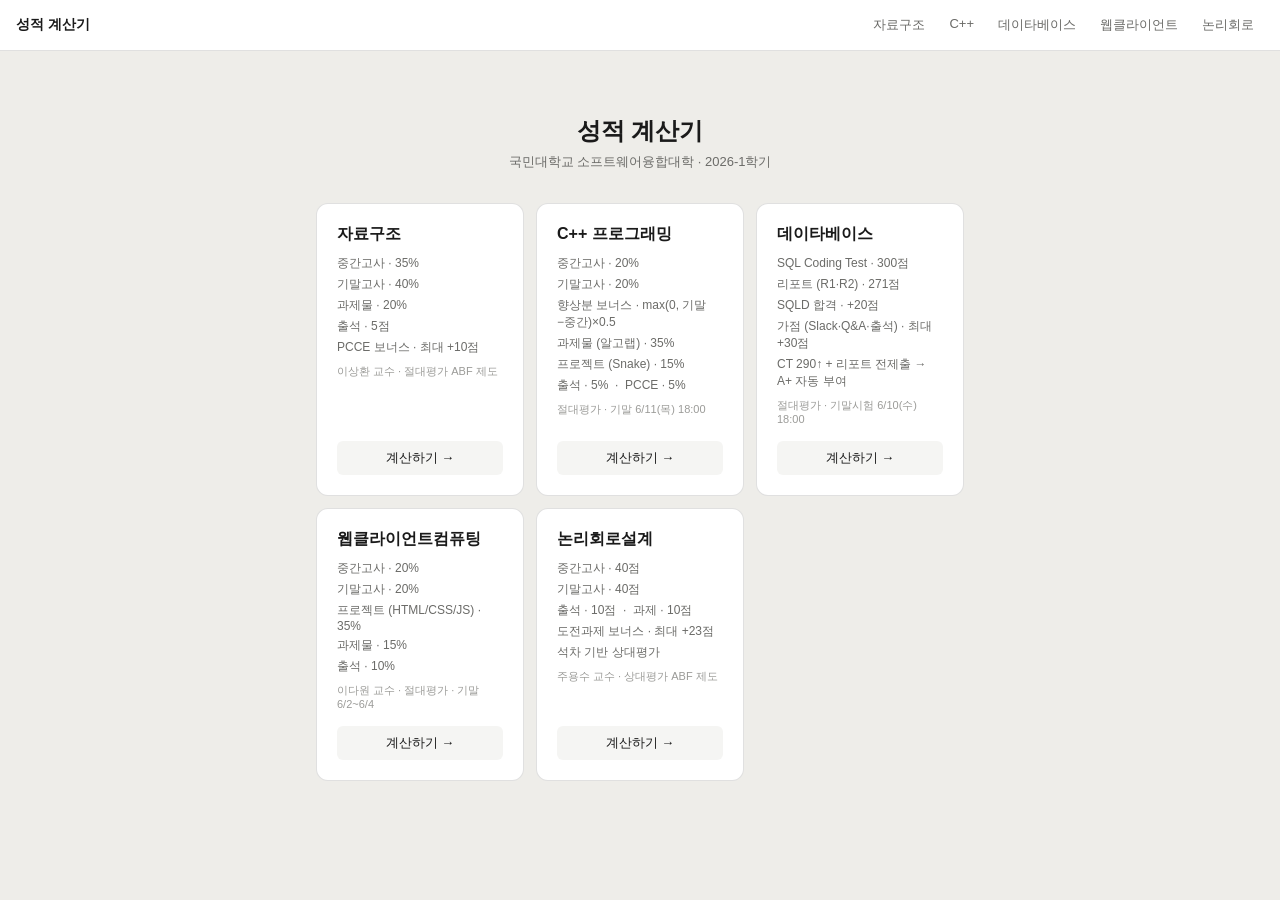
==== index.html @ 3e46e745 "add wcc.html — 웹클라이언트컴퓨팅 성적 계산기" ====
<!DOCTYPE html>
<html lang="ko">
<head>
  <meta charset="UTF-8">
  <meta name="viewport" content="width=device-width, initial-scale=1.0">
  <title>성적 계산기 — 국민대 소융대 2026-1</title>
  <link rel="stylesheet" href="style.css">
</head>
<body>
  <nav class="nav">
    <a class="nav-brand" href="index.html">성적 계산기</a>
    <div class="nav-links">
      <a href="ds.html" class="nav-link">자료구조</a>
      <a href="cpp.html" class="nav-link">C++</a>
      <a href="db.html" class="nav-link">데이타베이스</a>
      <a href="wcc.html" class="nav-link">웹클라이언트</a>
      <a href="https://dld2026.ysjoo-e6a.workers.dev/#/6" class="nav-link" target="_blank" rel="noopener">논리회로</a>
    </div>
  </nav>

  <div class="container">
    <div class="index-header">
      <h1>성적 계산기</h1>
      <p>국민대학교 소프트웨어융합대학 · 2026-1학기</p>
    </div>

    <div class="subject-grid">
      <a class="subject-card" href="ds.html">
        <h2>자료구조</h2>
        <ul class="subject-summary">
          <li>중간고사 · 35%</li>
          <li>기말고사 · 40%</li>
          <li>과제물 · 20%</li>
          <li>출석 · 5점</li>
          <li>PCCE 보너스 · 최대 +10점</li>
          <li class="summary-note">이상환 교수 · 절대평가 ABF 제도</li>
        </ul>
        <div class="card-btn">계산하기 →</div>
      </a>

      <a class="subject-card" href="cpp.html">
        <h2>C++ 프로그래밍</h2>
        <ul class="subject-summary">
          <li>중간고사 · 20%</li>
          <li>기말고사 · 20%</li>
          <li>향상분 보너스 · max(0, 기말−중간)×0.5</li>
          <li>과제물 (알고랩) · 35%</li>
          <li>프로젝트 (Snake) · 15%</li>
          <li>출석 · 5% &nbsp;·&nbsp; PCCE · 5%</li>
          <li class="summary-note">절대평가 · 기말 6/11(목) 18:00</li>
        </ul>
        <div class="card-btn">계산하기 →</div>
      </a>

      <a class="subject-card" href="db.html">
        <h2>데이타베이스</h2>
        <ul class="subject-summary">
          <li>SQL Coding Test · 300점</li>
          <li>리포트 (R1·R2) · 271점</li>
          <li>SQLD 합격 · +20점</li>
          <li>가점 (Slack·Q&amp;A·출석) · 최대 +30점</li>
          <li>CT 290↑ + 리포트 전제출 → A+ 자동 부여</li>
          <li class="summary-note">절대평가 · 기말시험 6/10(수) 18:00</li>
        </ul>
        <div class="card-btn">계산하기 →</div>
      </a>

      <a class="subject-card" href="wcc.html">
        <h2>웹클라이언트컴퓨팅</h2>
        <ul class="subject-summary">
          <li>중간고사 · 20%</li>
          <li>기말고사 · 20%</li>
          <li>프로젝트 (HTML/CSS/JS) · 35%</li>
          <li>과제물 · 15%</li>
          <li>출석 · 10%</li>
          <li class="summary-note">이다원 교수 · 절대평가 · 기말 6/2~6/4</li>
        </ul>
        <div class="card-btn">계산하기 →</div>
      </a>

      <a class="subject-card" href="https://dld2026.ysjoo-e6a.workers.dev/#/6" target="_blank" rel="noopener">
        <h2>논리회로설계</h2>
        <ul class="subject-summary">
          <li>중간고사 · 40점</li>
          <li>기말고사 · 40점</li>
          <li>출석 · 10점 &nbsp;·&nbsp; 과제 · 10점</li>
          <li>도전과제 보너스 · 최대 +23점</li>
          <li>석차 기반 상대평가</li>
          <li class="summary-note">주용수 교수 · 상대평가 ABF 제도</li>
        </ul>
        <div class="card-btn">계산하기 →</div>
      </a>
    </div>
  </div>
</body>
</html>
---- style.css ----
:root {
  --bg: #ffffff;
  --bg-secondary: #f5f5f3;
  --bg-tertiary: #eeede9;
  --text: #1a1a1a;
  --text-secondary: #6b6b68;
  --text-tertiary: #9b9b98;
  --border: rgba(0,0,0,0.12);
  --border-strong: rgba(0,0,0,0.22);
  --radius-md: 8px;
  --radius-lg: 12px;
  --font-mono: 'SF Mono', 'Fira Code', monospace;
  --font-sans: 'Pretendard', -apple-system, BlinkMacSystemFont, 'Segoe UI', sans-serif;
}

@media (prefers-color-scheme: dark) {
  :root {
    --bg: #1e1e1c;
    --bg-secondary: #272725;
    --bg-tertiary: #2f2f2c;
    --text: #f0efeb;
    --text-secondary: #9b9b98;
    --text-tertiary: #6b6b68;
    --border: rgba(255,255,255,0.10);
    --border-strong: rgba(255,255,255,0.18);
  }
}

*, *::before, *::after { box-sizing: border-box; margin: 0; padding: 0; }

body {
  font-family: var(--font-sans);
  background: var(--bg-tertiary);
  color: var(--text);
  min-height: 100vh;
}

/* ── Nav ── */
.nav {
  display: flex;
  align-items: center;
  justify-content: space-between;
  border-bottom: 0.5px solid var(--border);
  padding: 0.75rem 1rem;
  background: var(--bg);
  position: sticky;
  top: 0;
  z-index: 10;
}

.nav-brand {
  font-size: 14px;
  font-weight: 600;
  color: var(--text);
  text-decoration: none;
}

.nav-links { display: flex; gap: 4px; }

.nav-link {
  font-size: 13px;
  color: var(--text-secondary);
  text-decoration: none;
  padding: 4px 10px;
  border-radius: 6px;
  transition: color 0.1s, background 0.1s;
}

.nav-link:hover { color: var(--text); background: var(--bg-secondary); }
.nav-link.active { color: var(--text); font-weight: 500; background: var(--bg-secondary); }

/* ── Container ── */
.container {
  max-width: 680px;
  margin: 0 auto;
  padding: 2rem 1rem;
}

/* ── Page header ── */
.page-header { margin-bottom: 0.25rem; }
.page-header h1 { font-size: 20px; font-weight: 600; margin-bottom: 3px; }
.page-header p { font-size: 12px; color: var(--text-secondary); }

/* ── Section label ── */
.section-label {
  font-size: 11px;
  font-weight: 500;
  color: var(--text-tertiary);
  letter-spacing: 0.08em;
  text-transform: uppercase;
  margin: 1.5rem 0 0.6rem;
  display: flex;
  align-items: center;
  gap: 6px;
}

.section-label-sub {
  font-size: 11px;
  font-weight: 400;
  color: var(--text-tertiary);
  text-transform: none;
  letter-spacing: 0;
}

/* ── Input stack ── */
.input-stack { display: flex; flex-direction: column; gap: 2px; }

/* ── Input card ── */
.input-card {
  background: var(--bg);
  border: 0.5px solid var(--border);
  border-radius: var(--radius-md);
  padding: 10px 14px;
}

.input-row {
  display: flex;
  align-items: center;
  justify-content: space-between;
}

.input-label { font-size: 14px; color: var(--text); }

.input-right { display: flex; align-items: center; gap: 8px; }

.input-max {
  font-size: 12px;
  color: var(--text-tertiary);
  font-family: var(--font-mono);
}

/* ── Number input ── */
input[type=number] {
  font-family: var(--font-mono);
  font-size: 14px;
  font-weight: 500;
  background: var(--bg-secondary);
  color: var(--text);
  width: 80px;
  text-align: right;
  border: 0.5px solid var(--border);
  border-radius: 6px;
  padding: 5px 10px;
  outline: none;
  -moz-appearance: textfield;
}

input[type=number]:focus { border-color: var(--border-strong); }

input[type=number]::-webkit-outer-spin-button,
input[type=number]::-webkit-inner-spin-button {
  -webkit-appearance: none;
  margin: 0;
}

/* ── Subtotal row ── */
.subtotal-row {
  display: flex;
  justify-content: space-between;
  align-items: center;
  margin-top: 8px;
  padding-top: 8px;
  border-top: 0.5px solid var(--border);
}

.subtotal-label { font-size: 12px; color: var(--text-secondary); }
.subtotal-val { font-size: 12px; font-family: var(--font-mono); color: var(--text); }

/* ── Convert / bonus hint ── */
.convert-hint {
  font-size: 11px;
  color: var(--text-tertiary);
  font-family: var(--font-mono);
  margin-top: 5px;
}

/* ── Result card ── */
.result-card {
  background: var(--bg);
  border: 0.5px solid var(--border-strong);
  border-radius: var(--radius-lg);
  padding: 1.25rem 1.5rem;
}

.result-top {
  display: flex;
  align-items: flex-start;
  justify-content: space-between;
}

.result-label {
  font-size: 11px;
  font-weight: 500;
  color: var(--text-tertiary);
  letter-spacing: 0.08em;
  text-transform: uppercase;
  margin-bottom: 4px;
}

.score-total {
  font-size: 48px;
  font-weight: 500;
  font-family: var(--font-mono);
  line-height: 1;
  color: var(--text);
}

/* ── Grade badge ── */
.grade-badge {
  font-size: 30px;
  font-weight: 500;
  font-family: var(--font-mono);
  padding: 6px 22px;
  border-radius: var(--radius-md);
  line-height: 1.2;
  white-space: nowrap;
}

/* ── Grade badge colors ── */
.grade-ap { background: #EAF3DE; color: #3B6D11; }
.grade-a  { background: #E1F5EE; color: #0F6E56; }
.grade-bp { background: #E6F1FB; color: #185FA5; }
.grade-b  { background: #deeefb; color: #0C447C; }
.grade-cp { background: #FAEEDA; color: #854F0B; }
.grade-c  { background: #fde8c8; color: #633806; }
.grade-dp { background: #FAECE7; color: #993C1D; }
.grade-d  { background: #f7ddd5; color: #712B13; }
.grade-f  { background: #FCEBEB; color: #A32D2D; }

@media (prefers-color-scheme: dark) {
  .grade-ap { background: #173404; color: #C0DD97; }
  .grade-a  { background: #04342C; color: #9FE1CB; }
  .grade-bp { background: #042C53; color: #B5D4F4; }
  .grade-b  { background: #042C53; color: #85B7EB; }
  .grade-cp { background: #412402; color: #FAC775; }
  .grade-c  { background: #412402; color: #EF9F27; }
  .grade-dp { background: #4A1B0C; color: #F0997B; }
  .grade-d  { background: #4A1B0C; color: #F5C4B3; }
  .grade-f  { background: #501313; color: #F7C1C1; }
}

/* ── Hint text ── */
.hint-text {
  font-size: 13px;
  color: var(--text-secondary);
  margin-top: 10px;
  min-height: 20px;
}

/* ── Bar chart ── */
.bar-section { display: flex; flex-direction: column; gap: 12px; }

.bar-row { display: flex; align-items: center; gap: 10px; }

.bar-label {
  font-size: 12px;
  color: var(--text-secondary);
  width: 120px;
  flex-shrink: 0;
}

.bar-track {
  flex: 1;
  height: 6px;
  background: var(--bg-secondary);
  border-radius: 3px;
  overflow: hidden;
}

.bar-fill {
  height: 100%;
  border-radius: 3px;
  width: 0%;
  transition: width 0.35s cubic-bezier(0.4,0,0.2,1);
}

.bar-val {
  font-size: 11px;
  font-family: var(--font-mono);
  color: var(--text-secondary);
  width: 76px;
  text-align: right;
  flex-shrink: 0;
}

/* ── Grade chips table ── */
.grade-chips { display: flex; flex-wrap: wrap; gap: 6px; }

.grade-chip {
  font-size: 12px;
  font-family: var(--font-mono);
  padding: 4px 12px;
  border-radius: 6px;
  display: flex;
  align-items: center;
  gap: 5px;
}

.grade-chip .threshold { font-size: 10px; opacity: 0.7; }

.grade-note {
  font-size: 11px;
  color: var(--text-tertiary);
  margin-top: 8px;
  line-height: 1.6;
}

/* ── Footer ── */
.page-footer {
  margin-top: 2rem;
  padding-top: 1rem;
  border-top: 0.5px solid var(--border);
}

.formula-text {
  font-size: 11px;
  font-family: var(--font-mono);
  color: var(--text-tertiary);
  line-height: 1.9;
}

/* ── Result meta (dld rank breakdown) ── */
.result-meta {
  display: flex;
  gap: 16px;
  font-size: 12px;
  color: var(--text-secondary);
  margin-bottom: 10px;
  flex-wrap: wrap;
}
.result-meta b {
  color: var(--text);
  font-family: var(--font-mono);
}

/* ── External link card ── */
.ext-card {
  display: flex;
  align-items: center;
  justify-content: space-between;
  background: var(--bg);
  border: 0.5px solid var(--border);
  border-radius: var(--radius-md);
  padding: 10px 14px;
  text-decoration: none;
  color: var(--text);
  font-size: 13px;
  font-weight: 500;
  transition: border-color 0.15s, background 0.1s;
}
.ext-card:hover { border-color: var(--border-strong); background: var(--bg-secondary); }
.ext-card-sub { font-size: 11px; color: var(--text-secondary); font-weight: 400; }

/* ── Index: subject grid ── */
.index-header { text-align: center; padding: 2rem 0 0.5rem; }
.index-header h1 { font-size: 24px; font-weight: 600; margin-bottom: 6px; }
.index-header p { font-size: 13px; color: var(--text-secondary); }

.subject-grid {
  display: grid;
  grid-template-columns: repeat(auto-fill, minmax(190px, 1fr));
  gap: 12px;
  margin-top: 1.5rem;
}

.subject-card {
  background: var(--bg);
  border: 0.5px solid var(--border);
  border-radius: var(--radius-lg);
  padding: 1.25rem;
  text-decoration: none;
  color: var(--text);
  display: flex;
  flex-direction: column;
  transition: border-color 0.15s, box-shadow 0.15s;
}

.subject-card:hover {
  border-color: var(--border-strong);
  box-shadow: 0 2px 16px rgba(0,0,0,0.07);
}

.subject-card h2 { font-size: 16px; font-weight: 600; margin-bottom: 10px; }

.subject-summary {
  list-style: none;
  flex: 1;
  display: flex;
  flex-direction: column;
  gap: 4px;
  margin-bottom: 1rem;
}

.subject-summary li { font-size: 12px; color: var(--text-secondary); }

.subject-summary .summary-note {
  font-size: 11px;
  color: var(--text-tertiary);
  margin-top: 4px;
}

.card-btn {
  font-size: 13px;
  font-weight: 500;
  background: var(--bg-secondary);
  border-radius: 6px;
  padding: 8px 0;
  text-align: center;
  color: var(--text);
}

/* ── 2-col grid for inputs ── */
.input-grid-2 {
  display: grid;
  grid-template-columns: 1fr 1fr;
  gap: 2px;
}

/* ── Responsive ── */
@media (max-width: 520px) {
  .subject-grid { grid-template-columns: 1fr; }
  .input-grid-2 { grid-template-columns: 1fr; }
  .score-total { font-size: 40px; }
  .bar-label { width: 90px; }
  .bar-val { width: 62px; }
  .grade-badge { font-size: 24px; padding: 6px 14px; }
}
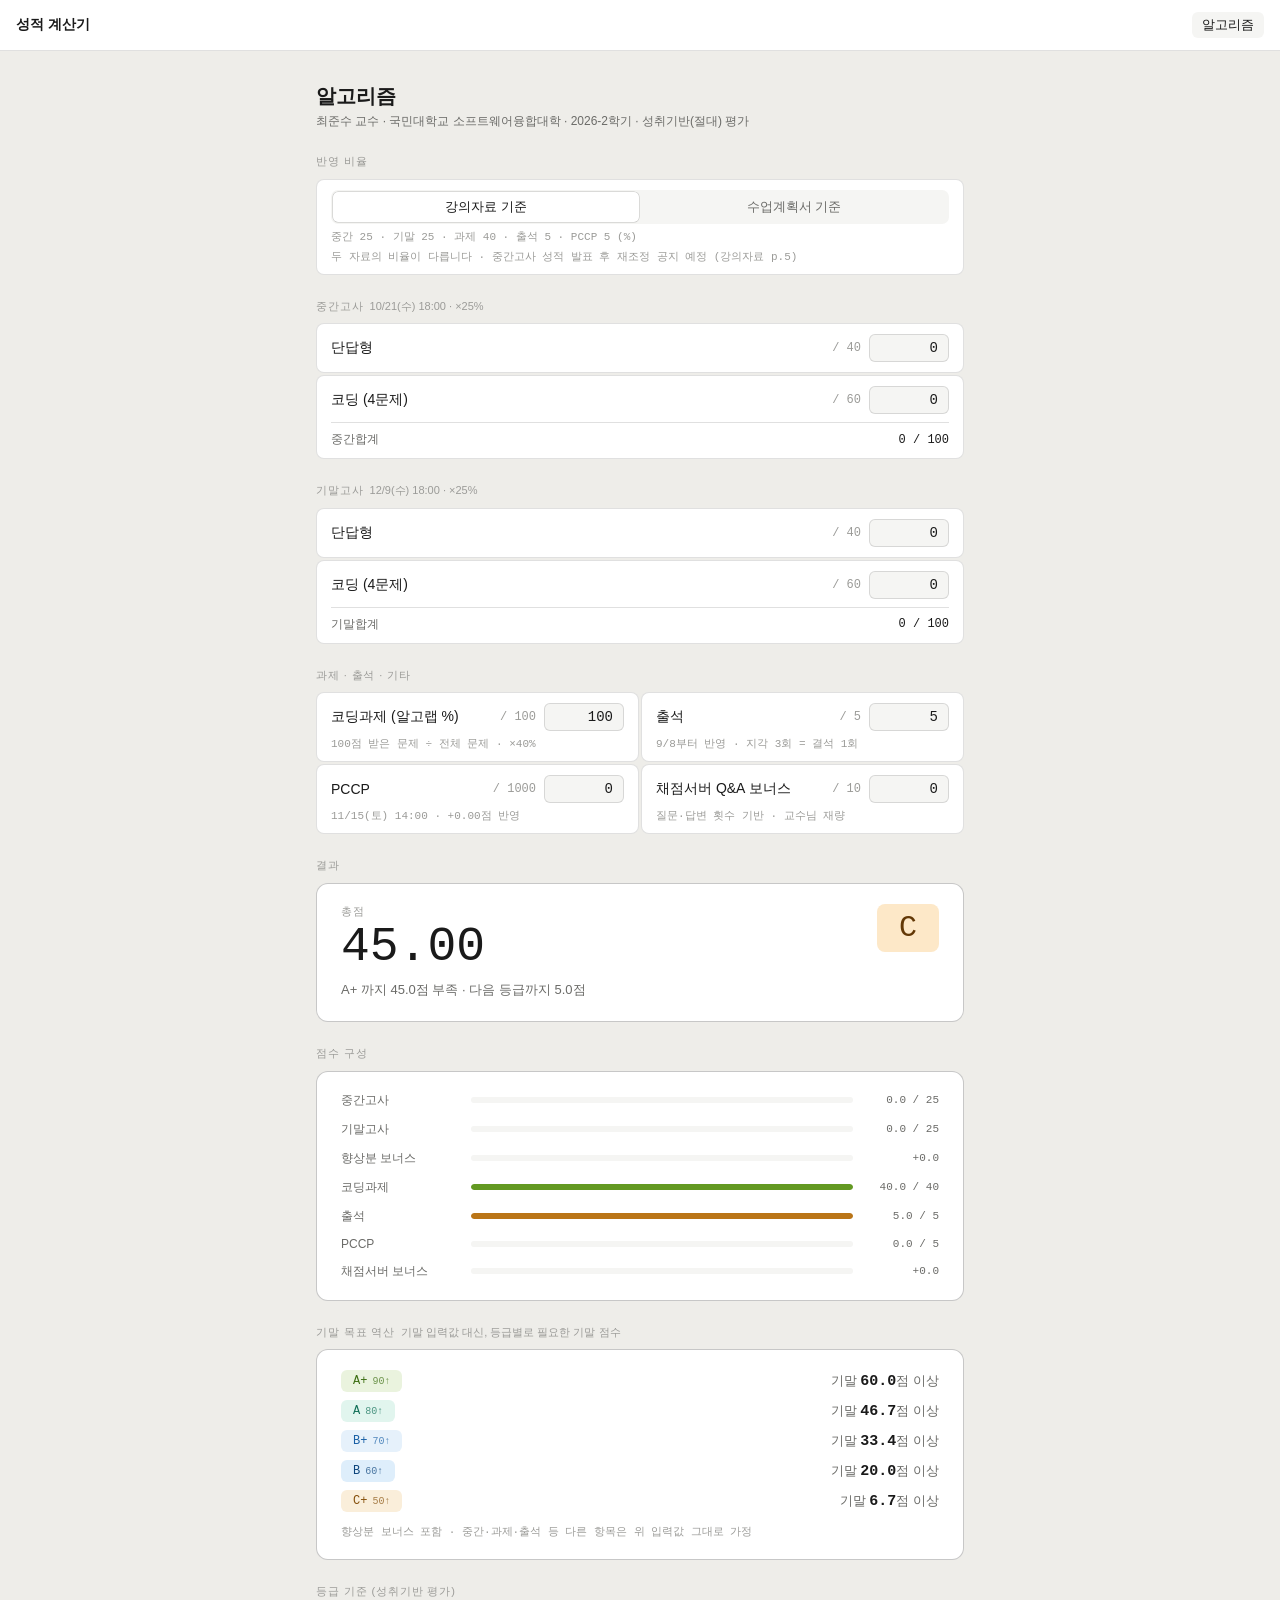
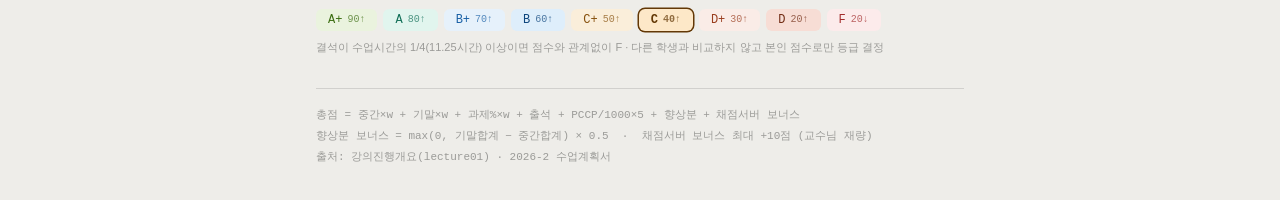
==== commit 58c03849: "feat: 알고리즘(2026-2) 단독 성적 계산기로 교체 - 기존 5과목(자료구조·C++·DB·웹클라이언트·논리회로) 페이지 삭제 - index.html: 중간·기말(단답40+코" ====
--- a/index.html
+++ b/index.html
@@ -3,94 +3,364 @@
 <head>
   <meta charset="UTF-8">
   <meta name="viewport" content="width=device-width, initial-scale=1.0">
-  <title>성적 계산기 — 국민대 소융대 2026-1</title>
+  <title>알고리즘 성적 계산기</title>
+  <meta name="description" content="국민대 소프트웨어융합대학 알고리즘(최준수 교수) 2026-2학기 성적 계산기">
   <link rel="stylesheet" href="style.css">
 </head>
 <body>
   <nav class="nav">
     <a class="nav-brand" href="index.html">성적 계산기</a>
     <div class="nav-links">
-      <a href="ds.html" class="nav-link">자료구조</a>
-      <a href="cpp.html" class="nav-link">C++</a>
-      <a href="db.html" class="nav-link">데이타베이스</a>
-      <a href="wcc.html" class="nav-link">웹클라이언트</a>
-      <a href="https://dld2026.ysjoo-e6a.workers.dev/#/6" class="nav-link" target="_blank" rel="noopener">논리회로</a>
+      <a href="index.html" class="nav-link active">알고리즘</a>
     </div>
   </nav>
 
   <div class="container">
-    <div class="index-header">
-      <h1>성적 계산기</h1>
-      <p>국민대학교 소프트웨어융합대학 · 2026-1학기</p>
-    </div>
-
-    <div class="subject-grid">
-      <a class="subject-card" href="ds.html">
-        <h2>자료구조</h2>
-        <ul class="subject-summary">
-          <li>중간고사 · 35%</li>
-          <li>기말고사 · 40%</li>
-          <li>과제물 · 20%</li>
-          <li>출석 · 5점</li>
-          <li>PCCE 보너스 · 최대 +10점</li>
-          <li class="summary-note">이상환 교수 · 절대평가 ABF 제도</li>
-        </ul>
-        <div class="card-btn">계산하기 →</div>
-      </a>
-
-      <a class="subject-card" href="cpp.html">
-        <h2>C++ 프로그래밍</h2>
-        <ul class="subject-summary">
-          <li>중간고사 · 20%</li>
-          <li>기말고사 · 20%</li>
-          <li>향상분 보너스 · max(0, 기말−중간)×0.5</li>
-          <li>과제물 (알고랩) · 35%</li>
-          <li>프로젝트 (Snake) · 15%</li>
-          <li>출석 · 5% &nbsp;·&nbsp; PCCE · 5%</li>
-          <li class="summary-note">절대평가 · 기말 6/11(목) 18:00</li>
-        </ul>
-        <div class="card-btn">계산하기 →</div>
-      </a>
-
-      <a class="subject-card" href="db.html">
-        <h2>데이타베이스</h2>
-        <ul class="subject-summary">
-          <li>SQL Coding Test · 300점</li>
-          <li>리포트 (R1·R2) · 271점</li>
-          <li>SQLD 합격 · +20점</li>
-          <li>가점 (Slack·Q&amp;A·출석) · 최대 +30점</li>
-          <li>CT 290↑ + 리포트 전제출 → A+ 자동 부여</li>
-          <li class="summary-note">절대평가 · 기말시험 6/10(수) 18:00</li>
-        </ul>
-        <div class="card-btn">계산하기 →</div>
-      </a>
-
-      <a class="subject-card" href="wcc.html">
-        <h2>웹클라이언트컴퓨팅</h2>
-        <ul class="subject-summary">
-          <li>중간고사 · 20%</li>
-          <li>기말고사 · 20%</li>
-          <li>프로젝트 (HTML/CSS/JS) · 35%</li>
-          <li>과제물 · 15%</li>
-          <li>출석 · 10%</li>
-          <li class="summary-note">이다원 교수 · 절대평가 · 기말 6/2~6/4</li>
-        </ul>
-        <div class="card-btn">계산하기 →</div>
-      </a>
-
-      <a class="subject-card" href="https://dld2026.ysjoo-e6a.workers.dev/#/6" target="_blank" rel="noopener">
-        <h2>논리회로설계</h2>
-        <ul class="subject-summary">
-          <li>중간고사 · 40점</li>
-          <li>기말고사 · 40점</li>
-          <li>출석 · 10점 &nbsp;·&nbsp; 과제 · 10점</li>
-          <li>도전과제 보너스 · 최대 +23점</li>
-          <li>석차 기반 상대평가</li>
-          <li class="summary-note">주용수 교수 · 상대평가 ABF 제도</li>
-        </ul>
-        <div class="card-btn">계산하기 →</div>
-      </a>
+    <div class="page-header">
+      <h1>알고리즘</h1>
+      <p>최준수 교수 · 국민대학교 소프트웨어융합대학 · 2026-2학기 · 성취기반(절대) 평가</p>
+    </div>
+
+    <!-- 반영 비율 기준 -->
+    <p class="section-label">반영 비율</p>
+    <div class="input-card">
+      <div class="input-row">
+        <div class="seg-group" id="preset-group">
+          <button type="button" class="seg-btn active" data-preset="lecture">강의자료 기준</button>
+          <button type="button" class="seg-btn" data-preset="syllabus">수업계획서 기준</button>
+        </div>
+      </div>
+      <div class="convert-hint" id="weights-summary"></div>
+      <div class="convert-hint">두 자료의 비율이 다릅니다 · 중간고사 성적 발표 후 재조정 공지 예정 (강의자료 p.5)</div>
+    </div>
+
+    <!-- 중간고사 -->
+    <p class="section-label">
+      중간고사
+      <span class="section-label-sub">10/21(수) 18:00 · ×<span id="w-mid">25</span>%</span>
+    </p>
+    <div class="input-stack">
+      <div class="input-card">
+        <div class="input-row">
+          <span class="input-label">단답형</span>
+          <div class="input-right">
+            <span class="input-max">/ 40</span>
+            <input type="number" id="mid-short" min="0" max="40" step="0.5" value="0">
+          </div>
+        </div>
+      </div>
+      <div class="input-card">
+        <div class="input-row">
+          <span class="input-label">코딩 (4문제)</span>
+          <div class="input-right">
+            <span class="input-max">/ 60</span>
+            <input type="number" id="mid-code" min="0" max="60" step="0.5" value="0">
+          </div>
+        </div>
+        <div class="subtotal-row">
+          <span class="subtotal-label">중간합계</span>
+          <span class="subtotal-val" id="mid-total-val">0 / 100</span>
+        </div>
+      </div>
+    </div>
+
+    <!-- 기말고사 -->
+    <p class="section-label">
+      기말고사
+      <span class="section-label-sub">12/9(수) 18:00 · ×<span id="w-fin">25</span>%</span>
+    </p>
+    <div class="input-stack">
+      <div class="input-card">
+        <div class="input-row">
+          <span class="input-label">단답형</span>
+          <div class="input-right">
+            <span class="input-max">/ 40</span>
+            <input type="number" id="fin-short" min="0" max="40" step="0.5" value="0">
+          </div>
+        </div>
+      </div>
+      <div class="input-card">
+        <div class="input-row">
+          <span class="input-label">코딩 (4문제)</span>
+          <div class="input-right">
+            <span class="input-max">/ 60</span>
+            <input type="number" id="fin-code" min="0" max="60" step="0.5" value="0">
+          </div>
+        </div>
+        <div class="subtotal-row">
+          <span class="subtotal-label">기말합계</span>
+          <span class="subtotal-val" id="fin-total-val">0 / 100</span>
+        </div>
+      </div>
+    </div>
+
+    <!-- 기타 항목 -->
+    <p class="section-label">과제 · 출석 · 기타</p>
+    <div class="input-grid-2">
+      <div class="input-card">
+        <div class="input-row">
+          <span class="input-label">코딩과제 (알고랩 %)</span>
+          <div class="input-right">
+            <span class="input-max">/ 100</span>
+            <input type="number" id="hw" min="0" max="100" step="1" value="100">
+          </div>
+        </div>
+        <div class="convert-hint">100점 받은 문제 ÷ 전체 문제 · ×<span id="w-hw">40</span>%</div>
+      </div>
+      <div class="input-card">
+        <div class="input-row">
+          <span class="input-label">출석</span>
+          <div class="input-right">
+            <span class="input-max">/ 5</span>
+            <input type="number" id="att" min="0" max="5" step="0.1" value="5">
+          </div>
+        </div>
+        <div class="convert-hint">9/8부터 반영 · 지각 3회 = 결석 1회</div>
+      </div>
+      <div class="input-card hidden" id="part-card">
+        <div class="input-row">
+          <span class="input-label">수업참여도</span>
+          <div class="input-right">
+            <span class="input-max">/ 5</span>
+            <input type="number" id="part" min="0" max="5" step="0.1" value="5">
+          </div>
+        </div>
+        <div class="convert-hint">수업계획서 기준에만 있는 항목</div>
+      </div>
+      <div class="input-card">
+        <div class="input-row">
+          <span class="input-label">PCCP</span>
+          <div class="input-right">
+            <span class="input-max">/ 1000</span>
+            <input type="number" id="pccp" min="0" max="1000" step="1" value="0">
+          </div>
+        </div>
+        <div class="convert-hint" id="pccp-hint">11/15(토) 14:00 · 1000점 = +5</div>
+      </div>
+      <div class="input-card">
+        <div class="input-row">
+          <span class="input-label">채점서버 Q&amp;A 보너스</span>
+          <div class="input-right">
+            <span class="input-max">/ 10</span>
+            <input type="number" id="server" min="0" max="10" step="0.1" value="0">
+          </div>
+        </div>
+        <div class="convert-hint">질문·답변 횟수 기반 · 교수님 재량</div>
+      </div>
+    </div>
+
+    <!-- 결과 -->
+    <p class="section-label">결과</p>
+    <div class="result-card">
+      <div class="result-top">
+        <div>
+          <div class="result-label">총점</div>
+          <div class="score-total" id="total">0.00</div>
+        </div>
+        <div class="grade-badge grade-f" id="grade-badge">F</div>
+      </div>
+      <div class="hint-text" id="hint"></div>
+    </div>
+
+    <!-- 점수 구성 바 차트 -->
+    <p class="section-label">점수 구성</p>
+    <div class="result-card">
+      <div class="bar-section">
+        <div class="bar-row">
+          <span class="bar-label">중간고사</span>
+          <div class="bar-track"><div class="bar-fill" id="bar-mid"></div></div>
+          <span class="bar-val" id="bar-mid-val">0.0 / 25</span>
+        </div>
+        <div class="bar-row">
+          <span class="bar-label">기말고사</span>
+          <div class="bar-track"><div class="bar-fill" id="bar-fin"></div></div>
+          <span class="bar-val" id="bar-fin-val">0.0 / 25</span>
+        </div>
+        <div class="bar-row">
+          <span class="bar-label">향상분 보너스</span>
+          <div class="bar-track"><div class="bar-fill" id="bar-bonus"></div></div>
+          <span class="bar-val" id="bar-bonus-val">+0.0</span>
+        </div>
+        <div class="bar-row">
+          <span class="bar-label">코딩과제</span>
+          <div class="bar-track"><div class="bar-fill" id="bar-hw"></div></div>
+          <span class="bar-val" id="bar-hw-val">0.0 / 40</span>
+        </div>
+        <div class="bar-row">
+          <span class="bar-label">출석</span>
+          <div class="bar-track"><div class="bar-fill" id="bar-att"></div></div>
+          <span class="bar-val" id="bar-att-val">0.0 / 5</span>
+        </div>
+        <div class="bar-row hidden" id="bar-part-row">
+          <span class="bar-label">수업참여도</span>
+          <div class="bar-track"><div class="bar-fill" id="bar-part"></div></div>
+          <span class="bar-val" id="bar-part-val">0.0 / 5</span>
+        </div>
+        <div class="bar-row">
+          <span class="bar-label">PCCP</span>
+          <div class="bar-track"><div class="bar-fill" id="bar-pccp"></div></div>
+          <span class="bar-val" id="bar-pccp-val">0.0 / 5</span>
+        </div>
+        <div class="bar-row">
+          <span class="bar-label">채점서버 보너스</span>
+          <div class="bar-track"><div class="bar-fill" id="bar-server"></div></div>
+          <span class="bar-val" id="bar-server-val">+0.0</span>
+        </div>
+      </div>
+    </div>
+
+    <!-- 기말 목표 역산 -->
+    <p class="section-label">
+      기말 목표 역산
+      <span class="section-label-sub">기말 입력값 대신, 등급별로 필요한 기말 점수</span>
+    </p>
+    <div class="result-card">
+      <div class="goal-list" id="goal-list"></div>
+      <div class="convert-hint goal-note">향상분 보너스 포함 · 중간·과제·출석 등 다른 항목은 위 입력값 그대로 가정</div>
+    </div>
+
+    <!-- 등급 기준 -->
+    <p class="section-label">등급 기준 (성취기반 평가)</p>
+    <div class="grade-chips" id="grade-chips">
+      <div class="grade-chip grade-ap" data-grade="A+">A+ <span class="threshold">90↑</span></div>
+      <div class="grade-chip grade-a" data-grade="A">A <span class="threshold">80↑</span></div>
+      <div class="grade-chip grade-bp" data-grade="B+">B+ <span class="threshold">70↑</span></div>
+      <div class="grade-chip grade-b" data-grade="B">B <span class="threshold">60↑</span></div>
+      <div class="grade-chip grade-cp" data-grade="C+">C+ <span class="threshold">50↑</span></div>
+      <div class="grade-chip grade-c" data-grade="C">C <span class="threshold">40↑</span></div>
+      <div class="grade-chip grade-dp" data-grade="D+">D+ <span class="threshold">30↑</span></div>
+      <div class="grade-chip grade-d" data-grade="D">D <span class="threshold">20↑</span></div>
+      <div class="grade-chip grade-f" data-grade="F">F <span class="threshold">20↓</span></div>
+    </div>
+    <p class="grade-note">결석이 수업시간의 1/4(11.25시간) 이상이면 점수와 관계없이 F · 다른 학생과 비교하지 않고 본인 점수로만 등급 결정</p>
+
+    <div class="page-footer">
+      <div class="formula-text">
+        총점 = 중간×w + 기말×w + 과제%×w + 출석 + PCCP/1000×5 + 향상분 + 채점서버 보너스<br>
+        향상분 보너스 = max(0, 기말합계 − 중간합계) × 0.5 &nbsp;·&nbsp; 채점서버 보너스 최대 +10점 (교수님 재량)<br>
+        출처: 강의진행개요(lecture01) · 2026-2 수업계획서
+      </div>
     </div>
   </div>
+
+  <script>
+    const PRESETS = {
+      lecture:  { mid: 25, fin: 25, hw: 40, att: 5, part: 0, pccp: 5 },
+      syllabus: { mid: 20, fin: 20, hw: 45, att: 5, part: 5, pccp: 5 },
+    };
+    const GRADES = [
+      [90, 'A+', 'grade-ap'], [80, 'A', 'grade-a'], [70, 'B+', 'grade-bp'],
+      [60, 'B', 'grade-b'], [50, 'C+', 'grade-cp'], [40, 'C', 'grade-c'],
+      [30, 'D+', 'grade-dp'], [20, 'D', 'grade-d'],
+    ];
+    const GOAL_TARGETS = GRADES.slice(0, 5); // A+ ~ C+
+    let W = PRESETS.lecture;
+
+    function clamp(v, mn, mx) { return Math.min(mx, Math.max(mn, parseFloat(v) || 0)); }
+    function val(id, mn, mx) { return clamp(document.getElementById(id).value, mn, mx); }
+    function setText(id, text) { document.getElementById(id).textContent = text; }
+
+    function getGrade(s) {
+      for (const [min, label, cls] of GRADES) if (s >= min) return [label, cls];
+      return ['F', 'grade-f'];
+    }
+
+    function setBar(id, v, max, color, opts = {}) {
+      const fill = document.getElementById(id);
+      fill.style.width = (max > 0 ? Math.min(v / max, 1) * 100 : 0) + '%';
+      fill.style.background = color;
+      const pfx = opts.prefix ? '+' : '';
+      const sfx = opts.noMax  ? '' : ` / ${max}`;
+      setText(id + '-val', `${pfx}${v.toFixed(1)}${sfx}`);
+    }
+
+    // 기말 점수 f(0~100)로 목표 총점 target 에 닿으려면 필요한 최소 f.
+    // total(f) = base + wf·f + 0.5·max(0, f − mid) 은 f에 대해 증가하는 꺾은선이다.
+    function neededFinal(target, base, wf, mid) {
+      if (base >= target) return 0;
+      const f1 = (target - base) / wf;
+      const f = f1 <= mid ? f1 : (target - base + 0.5 * mid) / (wf + 0.5);
+      return f > 100 ? null : f;
+    }
+
+    function renderGoals(base, wf, mid) {
+      const maxTotal = base + wf * 100 + 0.5 * Math.max(0, 100 - mid);
+      document.getElementById('goal-list').innerHTML = GOAL_TARGETS.map(([min, label, cls]) => {
+        const f = neededFinal(min, base, wf, mid);
+        let text;
+        if (f === 0)        text = '<span class="goal-ok">기말 0점이어도 달성</span>';
+        else if (f === null) text = `<span class="goal-no">기말 만점이어도 ${maxTotal.toFixed(1)}점 · 불가</span>`;
+        else                text = `기말 <b>${(Math.ceil(f * 10 - 1e-9) / 10).toFixed(1)}</b>점 이상`;
+        return `<div class="goal-row"><span class="grade-chip ${cls}">${label} <span class="threshold">${min}↑</span></span><span class="goal-text">${text}</span></div>`;
+      }).join('');
+    }
+
+    function applyPreset(key) {
+      W = PRESETS[key];
+      document.querySelectorAll('#preset-group .seg-btn').forEach(b =>
+        b.classList.toggle('active', b.dataset.preset === key));
+      setText('w-mid', W.mid);
+      setText('w-fin', W.fin);
+      setText('w-hw', W.hw);
+      const parts = [`중간 ${W.mid}`, `기말 ${W.fin}`, `과제 ${W.hw}`, `출석 ${W.att}`];
+      if (W.part) parts.push(`수업참여도 ${W.part}`);
+      parts.push(`PCCP ${W.pccp}`);
+      setText('weights-summary', parts.join(' · ') + ' (%)');
+      document.getElementById('part-card').classList.toggle('hidden', !W.part);
+      document.getElementById('bar-part-row').classList.toggle('hidden', !W.part);
+      calc();
+    }
+
+    function calc() {
+      const midTotal = val('mid-short', 0, 40) + val('mid-code', 0, 60);
+      const finTotal = val('fin-short', 0, 40) + val('fin-code', 0, 60);
+      setText('mid-total-val', `${midTotal} / 100`);
+      setText('fin-total-val', `${finTotal} / 100`);
+
+      const vMid    = midTotal * W.mid / 100;
+      const vFin    = finTotal * W.fin / 100;
+      const vBonus  = Math.max(0, finTotal - midTotal) * 0.5;
+      const vHw     = val('hw', 0, 100) * W.hw / 100;
+      const vAtt    = val('att', 0, 5) / 5 * W.att;
+      const vPart   = val('part', 0, 5) / 5 * W.part;
+      const vPccp   = val('pccp', 0, 1000) / 1000 * W.pccp;
+      const vServer = val('server', 0, 10);
+      const base    = vMid + vHw + vAtt + vPart + vPccp + vServer; // 기말·향상분 제외
+      const total   = base + vFin + vBonus;
+
+      setText('total', total.toFixed(2));
+      setText('pccp-hint', `11/15(토) 14:00 · +${vPccp.toFixed(2)}점 반영`);
+
+      const [grade, gradeClass] = getGrade(total);
+      const badge = document.getElementById('grade-badge');
+      badge.textContent = grade;
+      badge.className = 'grade-badge ' + gradeClass;
+      document.querySelectorAll('#grade-chips .grade-chip').forEach(c =>
+        c.classList.toggle('current', c.dataset.grade === grade));
+
+      if (total >= 90) {
+        setText('hint', 'A+ 기준(90점)을 충족합니다');
+      } else {
+        const nextUp = Math.min(...GRADES.map(g => g[0]).filter(t => t > total));
+        setText('hint', `A+ 까지 ${(90 - total).toFixed(1)}점 부족  ·  다음 등급까지 ${(nextUp - total).toFixed(1)}점`);
+      }
+
+      setBar('bar-mid',    vMid,    W.mid,  '#378ADD');
+      setBar('bar-fin',    vFin,    W.fin,  '#1D9E75');
+      setBar('bar-bonus',  vBonus,  20,     '#EF9F27', { prefix: true, noMax: true });
+      setBar('bar-hw',     vHw,     W.hw,   '#639922');
+      setBar('bar-att',    vAtt,    W.att,  '#BA7517');
+      setBar('bar-part',   vPart,   W.part, '#D4537E');
+      setBar('bar-pccp',   vPccp,   W.pccp, '#7F77DD');
+      setBar('bar-server', vServer, 10,     '#E05A5A', { prefix: true, noMax: true });
+
+      renderGoals(base, W.fin / 100, midTotal);
+    }
+
+    document.querySelectorAll('#preset-group .seg-btn').forEach(b =>
+      b.addEventListener('click', () => applyPreset(b.dataset.preset)));
+    document.querySelectorAll('input[type=number]').forEach(el => el.addEventListener('input', calc));
+    applyPreset('lecture');
+  </script>
 </body>
 </html>
--- a/style.css
+++ b/style.css
@@ -319,95 +319,56 @@
   line-height: 1.9;
 }
 
-/* ── Result meta (dld rank breakdown) ── */
-.result-meta {
-  display: flex;
-  gap: 16px;
-  font-size: 12px;
-  color: var(--text-secondary);
-  margin-bottom: 10px;
-  flex-wrap: wrap;
-}
-.result-meta b {
-  color: var(--text);
-  font-family: var(--font-mono);
-}
-
-/* ── External link card ── */
-.ext-card {
-  display: flex;
-  align-items: center;
-  justify-content: space-between;
-  background: var(--bg);
-  border: 0.5px solid var(--border);
-  border-radius: var(--radius-md);
-  padding: 10px 14px;
-  text-decoration: none;
-  color: var(--text);
+/* ── Segmented control (preset) ── */
+.seg-group {
+  display: flex;
+  gap: 2px;
+  background: var(--bg-secondary);
+  border-radius: 7px;
+  padding: 2px;
+  width: 100%;
+}
+
+.seg-btn {
+  flex: 1;
+  font-family: var(--font-sans);
   font-size: 13px;
-  font-weight: 500;
-  transition: border-color 0.15s, background 0.1s;
-}
-.ext-card:hover { border-color: var(--border-strong); background: var(--bg-secondary); }
-.ext-card-sub { font-size: 11px; color: var(--text-secondary); font-weight: 400; }
-
-/* ── Index: subject grid ── */
-.index-header { text-align: center; padding: 2rem 0 0.5rem; }
-.index-header h1 { font-size: 24px; font-weight: 600; margin-bottom: 6px; }
-.index-header p { font-size: 13px; color: var(--text-secondary); }
-
-.subject-grid {
-  display: grid;
-  grid-template-columns: repeat(auto-fill, minmax(190px, 1fr));
-  gap: 12px;
-  margin-top: 1.5rem;
-}
-
-.subject-card {
-  background: var(--bg);
-  border: 0.5px solid var(--border);
-  border-radius: var(--radius-lg);
-  padding: 1.25rem;
-  text-decoration: none;
-  color: var(--text);
-  display: flex;
-  flex-direction: column;
-  transition: border-color 0.15s, box-shadow 0.15s;
-}
-
-.subject-card:hover {
-  border-color: var(--border-strong);
-  box-shadow: 0 2px 16px rgba(0,0,0,0.07);
-}
-
-.subject-card h2 { font-size: 16px; font-weight: 600; margin-bottom: 10px; }
-
-.subject-summary {
-  list-style: none;
-  flex: 1;
-  display: flex;
-  flex-direction: column;
-  gap: 4px;
-  margin-bottom: 1rem;
-}
-
-.subject-summary li { font-size: 12px; color: var(--text-secondary); }
-
-.subject-summary .summary-note {
-  font-size: 11px;
-  color: var(--text-tertiary);
-  margin-top: 4px;
-}
-
-.card-btn {
-  font-size: 13px;
-  font-weight: 500;
-  background: var(--bg-secondary);
-  border-radius: 6px;
-  padding: 8px 0;
-  text-align: center;
-  color: var(--text);
-}
+  color: var(--text-secondary);
+  background: transparent;
+  border: none;
+  border-radius: 5px;
+  padding: 6px 10px;
+  cursor: pointer;
+  transition: color 0.1s, background 0.1s;
+}
+
+.seg-btn:hover { color: var(--text); }
+.seg-btn.active { color: var(--text); font-weight: 500; background: var(--bg); box-shadow: 0 0 0 0.5px var(--border-strong); }
+
+/* ── Goal (기말 역산) ── */
+.goal-list { display: flex; flex-direction: column; gap: 8px; }
+
+.goal-row {
+  display: flex;
+  align-items: center;
+  justify-content: space-between;
+  gap: 10px;
+}
+
+.goal-text { font-size: 13px; color: var(--text-secondary); text-align: right; }
+.goal-text b { font-family: var(--font-mono); font-size: 15px; font-weight: 600; color: var(--text); }
+.goal-ok { color: #3B6D11; }
+.goal-no { color: #A32D2D; }
+.goal-note { margin-top: 12px; }
+
+@media (prefers-color-scheme: dark) {
+  .goal-ok { color: #C0DD97; }
+  .goal-no { color: #F7C1C1; }
+}
+
+.grade-chip.current { box-shadow: 0 0 0 1.5px currentColor; font-weight: 600; }
+
+.hidden { display: none !important; }
 
 /* ── 2-col grid for inputs ── */
 .input-grid-2 {
@@ -418,7 +379,6 @@
 
 /* ── Responsive ── */
 @media (max-width: 520px) {
-  .subject-grid { grid-template-columns: 1fr; }
   .input-grid-2 { grid-template-columns: 1fr; }
   .score-total { font-size: 40px; }
   .bar-label { width: 90px; }
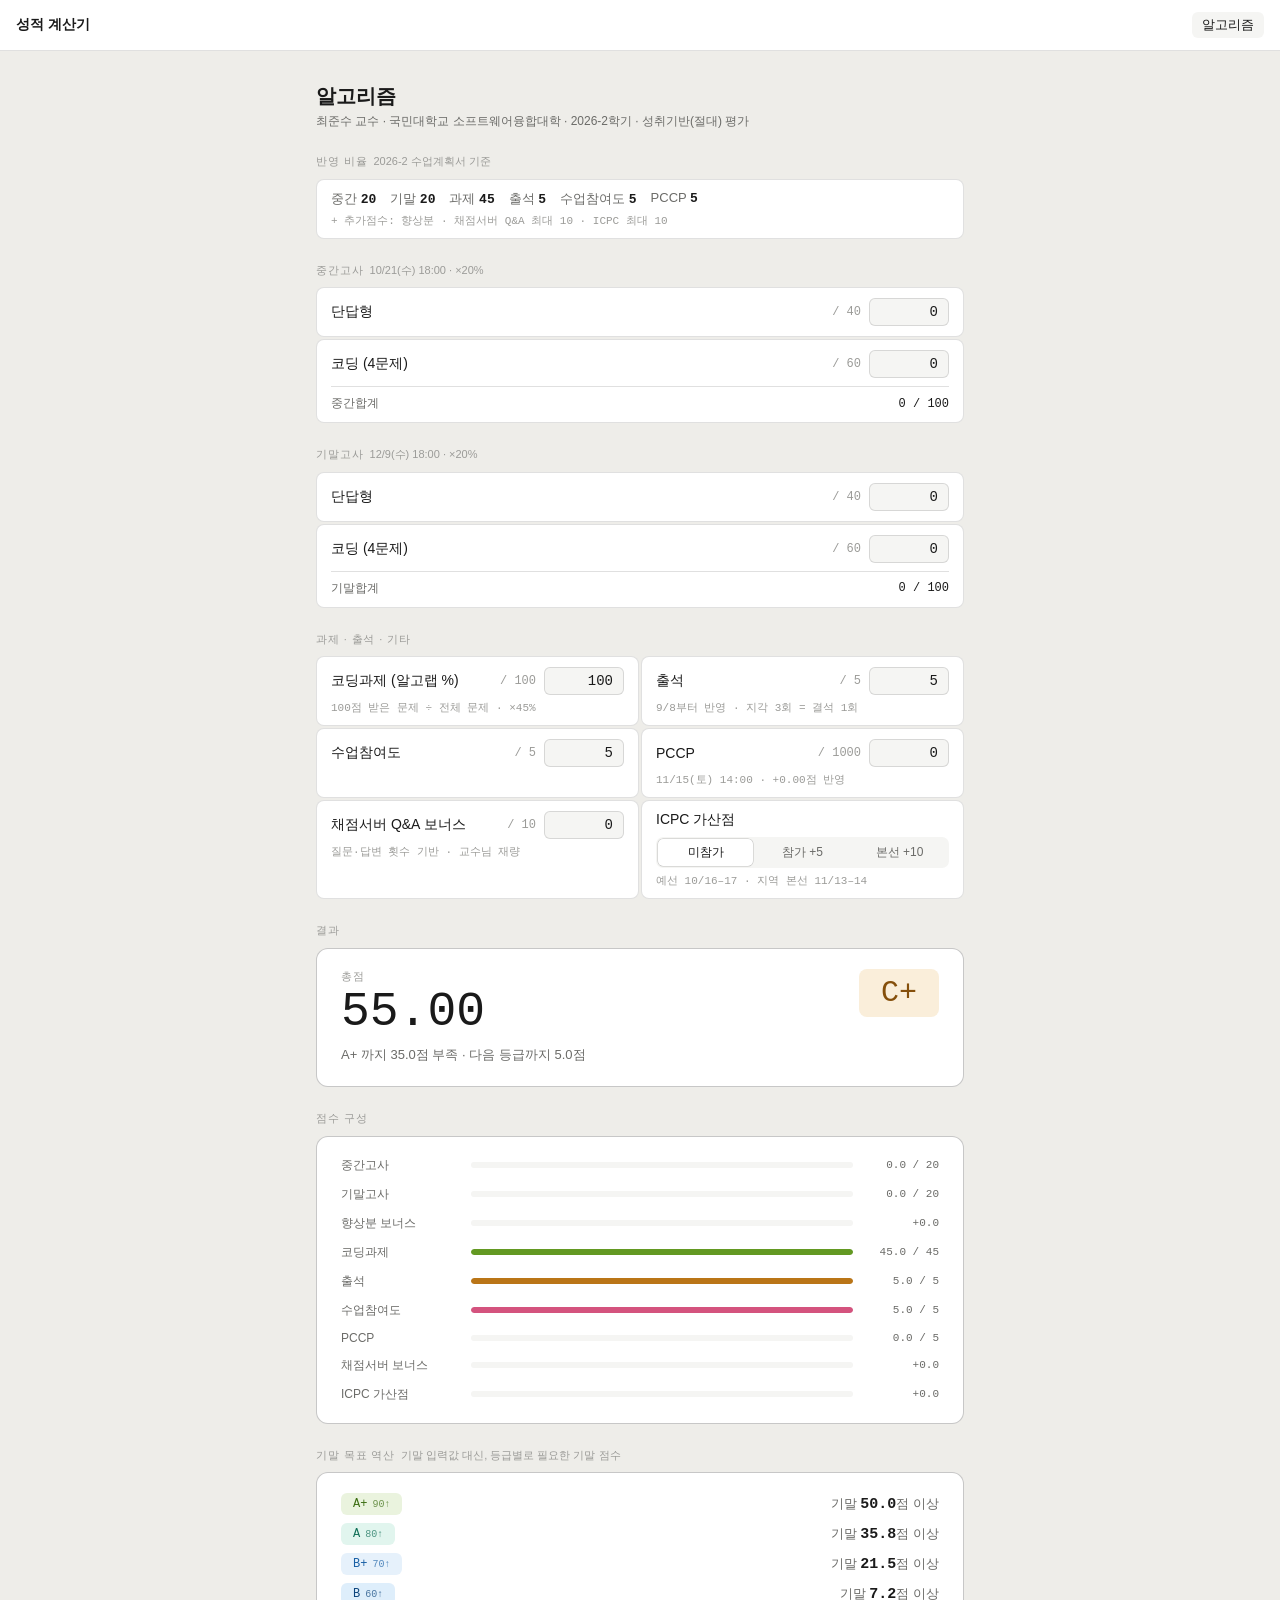
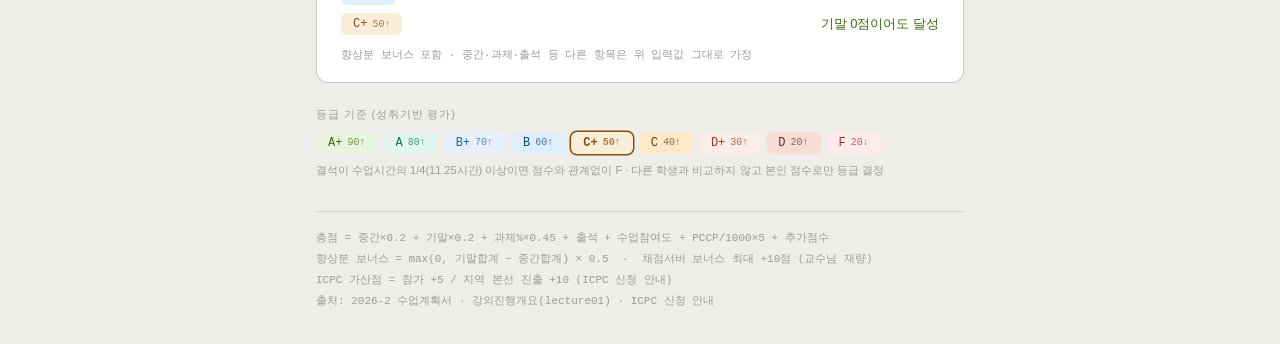
==== commit 0304e7ec: "feat: 수업계획서 반영비율로 고정, ICPC 가산점 추가 - 강의자료/수업계획서 토글 제거 → 중간20·기말20·과제45·출석5·수업참여도5·PCCP5 - ICPC 가산점 선택" ====
--- a/index.html
+++ b/index.html
@@ -21,23 +21,23 @@
       <p>최준수 교수 · 국민대학교 소프트웨어융합대학 · 2026-2학기 · 성취기반(절대) 평가</p>
     </div>
 
-    <!-- 반영 비율 기준 -->
-    <p class="section-label">반영 비율</p>
+    <!-- 반영 비율 -->
+    <p class="section-label">
+      반영 비율
+      <span class="section-label-sub">2026-2 수업계획서 기준</span>
+    </p>
     <div class="input-card">
-      <div class="input-row">
-        <div class="seg-group" id="preset-group">
-          <button type="button" class="seg-btn active" data-preset="lecture">강의자료 기준</button>
-          <button type="button" class="seg-btn" data-preset="syllabus">수업계획서 기준</button>
-        </div>
-      </div>
-      <div class="convert-hint" id="weights-summary"></div>
-      <div class="convert-hint">두 자료의 비율이 다릅니다 · 중간고사 성적 발표 후 재조정 공지 예정 (강의자료 p.5)</div>
+      <div class="weights-row">
+        <span>중간 <b>20</b></span><span>기말 <b>20</b></span><span>과제 <b>45</b></span>
+        <span>출석 <b>5</b></span><span>수업참여도 <b>5</b></span><span>PCCP <b>5</b></span>
+      </div>
+      <div class="convert-hint">+ 추가점수: 향상분 · 채점서버 Q&amp;A 최대 10 · ICPC 최대 10</div>
     </div>
 
     <!-- 중간고사 -->
     <p class="section-label">
       중간고사
-      <span class="section-label-sub">10/21(수) 18:00 · ×<span id="w-mid">25</span>%</span>
+      <span class="section-label-sub">10/21(수) 18:00 · ×20%</span>
     </p>
     <div class="input-stack">
       <div class="input-card">
@@ -67,7 +67,7 @@
     <!-- 기말고사 -->
     <p class="section-label">
       기말고사
-      <span class="section-label-sub">12/9(수) 18:00 · ×<span id="w-fin">25</span>%</span>
+      <span class="section-label-sub">12/9(수) 18:00 · ×20%</span>
     </p>
     <div class="input-stack">
       <div class="input-card">
@@ -105,7 +105,7 @@
             <input type="number" id="hw" min="0" max="100" step="1" value="100">
           </div>
         </div>
-        <div class="convert-hint">100점 받은 문제 ÷ 전체 문제 · ×<span id="w-hw">40</span>%</div>
+        <div class="convert-hint">100점 받은 문제 ÷ 전체 문제 · ×45%</div>
       </div>
       <div class="input-card">
         <div class="input-row">
@@ -117,7 +117,7 @@
         </div>
         <div class="convert-hint">9/8부터 반영 · 지각 3회 = 결석 1회</div>
       </div>
-      <div class="input-card hidden" id="part-card">
+      <div class="input-card">
         <div class="input-row">
           <span class="input-label">수업참여도</span>
           <div class="input-right">
@@ -125,7 +125,6 @@
             <input type="number" id="part" min="0" max="5" step="0.1" value="5">
           </div>
         </div>
-        <div class="convert-hint">수업계획서 기준에만 있는 항목</div>
       </div>
       <div class="input-card">
         <div class="input-row">
@@ -146,6 +145,17 @@
           </div>
         </div>
         <div class="convert-hint">질문·답변 횟수 기반 · 교수님 재량</div>
+      </div>
+      <div class="input-card">
+        <div class="input-row">
+          <span class="input-label">ICPC 가산점</span>
+        </div>
+        <div class="seg-group seg-compact" id="icpc-group">
+          <button type="button" class="seg-btn active" data-icpc="0">미참가</button>
+          <button type="button" class="seg-btn" data-icpc="5">참가 +5</button>
+          <button type="button" class="seg-btn" data-icpc="10">본선 +10</button>
+        </div>
+        <div class="convert-hint">예선 10/16–17 · 지역 본선 11/13–14</div>
       </div>
     </div>
 
@@ -169,12 +179,12 @@
         <div class="bar-row">
           <span class="bar-label">중간고사</span>
           <div class="bar-track"><div class="bar-fill" id="bar-mid"></div></div>
-          <span class="bar-val" id="bar-mid-val">0.0 / 25</span>
+          <span class="bar-val" id="bar-mid-val">0.0 / 20</span>
         </div>
         <div class="bar-row">
           <span class="bar-label">기말고사</span>
           <div class="bar-track"><div class="bar-fill" id="bar-fin"></div></div>
-          <span class="bar-val" id="bar-fin-val">0.0 / 25</span>
+          <span class="bar-val" id="bar-fin-val">0.0 / 20</span>
         </div>
         <div class="bar-row">
           <span class="bar-label">향상분 보너스</span>
@@ -184,14 +194,14 @@
         <div class="bar-row">
           <span class="bar-label">코딩과제</span>
           <div class="bar-track"><div class="bar-fill" id="bar-hw"></div></div>
-          <span class="bar-val" id="bar-hw-val">0.0 / 40</span>
+          <span class="bar-val" id="bar-hw-val">0.0 / 45</span>
         </div>
         <div class="bar-row">
           <span class="bar-label">출석</span>
           <div class="bar-track"><div class="bar-fill" id="bar-att"></div></div>
           <span class="bar-val" id="bar-att-val">0.0 / 5</span>
         </div>
-        <div class="bar-row hidden" id="bar-part-row">
+        <div class="bar-row">
           <span class="bar-label">수업참여도</span>
           <div class="bar-track"><div class="bar-fill" id="bar-part"></div></div>
           <span class="bar-val" id="bar-part-val">0.0 / 5</span>
@@ -205,6 +215,11 @@
           <span class="bar-label">채점서버 보너스</span>
           <div class="bar-track"><div class="bar-fill" id="bar-server"></div></div>
           <span class="bar-val" id="bar-server-val">+0.0</span>
+        </div>
+        <div class="bar-row">
+          <span class="bar-label">ICPC 가산점</span>
+          <div class="bar-track"><div class="bar-fill" id="bar-icpc"></div></div>
+          <span class="bar-val" id="bar-icpc-val">+0.0</span>
         </div>
       </div>
     </div>
@@ -236,25 +251,23 @@
 
     <div class="page-footer">
       <div class="formula-text">
-        총점 = 중간×w + 기말×w + 과제%×w + 출석 + PCCP/1000×5 + 향상분 + 채점서버 보너스<br>
+        총점 = 중간×0.2 + 기말×0.2 + 과제%×0.45 + 출석 + 수업참여도 + PCCP/1000×5 + 추가점수<br>
         향상분 보너스 = max(0, 기말합계 − 중간합계) × 0.5 &nbsp;·&nbsp; 채점서버 보너스 최대 +10점 (교수님 재량)<br>
-        출처: 강의진행개요(lecture01) · 2026-2 수업계획서
+        ICPC 가산점 = 참가 +5 / 지역 본선 진출 +10 (ICPC 신청 안내)<br>
+        출처: 2026-2 수업계획서 · 강의진행개요(lecture01) · ICPC 신청 안내
       </div>
     </div>
   </div>
 
   <script>
-    const PRESETS = {
-      lecture:  { mid: 25, fin: 25, hw: 40, att: 5, part: 0, pccp: 5 },
-      syllabus: { mid: 20, fin: 20, hw: 45, att: 5, part: 5, pccp: 5 },
-    };
+    const W = { mid: 20, fin: 20, hw: 45, att: 5, part: 5, pccp: 5 }; // 2026-2 수업계획서
     const GRADES = [
       [90, 'A+', 'grade-ap'], [80, 'A', 'grade-a'], [70, 'B+', 'grade-bp'],
       [60, 'B', 'grade-b'], [50, 'C+', 'grade-cp'], [40, 'C', 'grade-c'],
       [30, 'D+', 'grade-dp'], [20, 'D', 'grade-d'],
     ];
     const GOAL_TARGETS = GRADES.slice(0, 5); // A+ ~ C+
-    let W = PRESETS.lecture;
+    let icpc = 0;
 
     function clamp(v, mn, mx) { return Math.min(mx, Math.max(mn, parseFloat(v) || 0)); }
     function val(id, mn, mx) { return clamp(document.getElementById(id).value, mn, mx); }
@@ -295,19 +308,10 @@
       }).join('');
     }
 
-    function applyPreset(key) {
-      W = PRESETS[key];
-      document.querySelectorAll('#preset-group .seg-btn').forEach(b =>
-        b.classList.toggle('active', b.dataset.preset === key));
-      setText('w-mid', W.mid);
-      setText('w-fin', W.fin);
-      setText('w-hw', W.hw);
-      const parts = [`중간 ${W.mid}`, `기말 ${W.fin}`, `과제 ${W.hw}`, `출석 ${W.att}`];
-      if (W.part) parts.push(`수업참여도 ${W.part}`);
-      parts.push(`PCCP ${W.pccp}`);
-      setText('weights-summary', parts.join(' · ') + ' (%)');
-      document.getElementById('part-card').classList.toggle('hidden', !W.part);
-      document.getElementById('bar-part-row').classList.toggle('hidden', !W.part);
+    function setIcpc(v) {
+      icpc = v;
+      document.querySelectorAll('#icpc-group .seg-btn').forEach(b =>
+        b.classList.toggle('active', Number(b.dataset.icpc) === v));
       calc();
     }
 
@@ -325,7 +329,8 @@
       const vPart   = val('part', 0, 5) / 5 * W.part;
       const vPccp   = val('pccp', 0, 1000) / 1000 * W.pccp;
       const vServer = val('server', 0, 10);
-      const base    = vMid + vHw + vAtt + vPart + vPccp + vServer; // 기말·향상분 제외
+      const vIcpc   = icpc;
+      const base    = vMid + vHw + vAtt + vPart + vPccp + vServer + vIcpc; // 기말·향상분 제외
       const total   = base + vFin + vBonus;
 
       setText('total', total.toFixed(2));
@@ -353,14 +358,15 @@
       setBar('bar-part',   vPart,   W.part, '#D4537E');
       setBar('bar-pccp',   vPccp,   W.pccp, '#7F77DD');
       setBar('bar-server', vServer, 10,     '#E05A5A', { prefix: true, noMax: true });
+      setBar('bar-icpc',   vIcpc,   10,     '#2F9FB0', { prefix: true, noMax: true });
 
       renderGoals(base, W.fin / 100, midTotal);
     }
 
-    document.querySelectorAll('#preset-group .seg-btn').forEach(b =>
-      b.addEventListener('click', () => applyPreset(b.dataset.preset)));
+    document.querySelectorAll('#icpc-group .seg-btn').forEach(b =>
+      b.addEventListener('click', () => setIcpc(Number(b.dataset.icpc))));
     document.querySelectorAll('input[type=number]').forEach(el => el.addEventListener('input', calc));
-    applyPreset('lecture');
+    calc();
   </script>
 </body>
 </html>
--- a/style.css
+++ b/style.css
@@ -345,6 +345,18 @@
 .seg-btn:hover { color: var(--text); }
 .seg-btn.active { color: var(--text); font-weight: 500; background: var(--bg); box-shadow: 0 0 0 0.5px var(--border-strong); }
 
+.seg-compact { margin-top: 8px; }
+.seg-compact .seg-btn { font-size: 12px; padding: 5px 6px; }
+
+.weights-row {
+  display: flex;
+  flex-wrap: wrap;
+  gap: 4px 14px;
+  font-size: 13px;
+  color: var(--text-secondary);
+}
+.weights-row b { font-family: var(--font-mono); font-weight: 600; color: var(--text); }
+
 /* ── Goal (기말 역산) ── */
 .goal-list { display: flex; flex-direction: column; gap: 8px; }
 
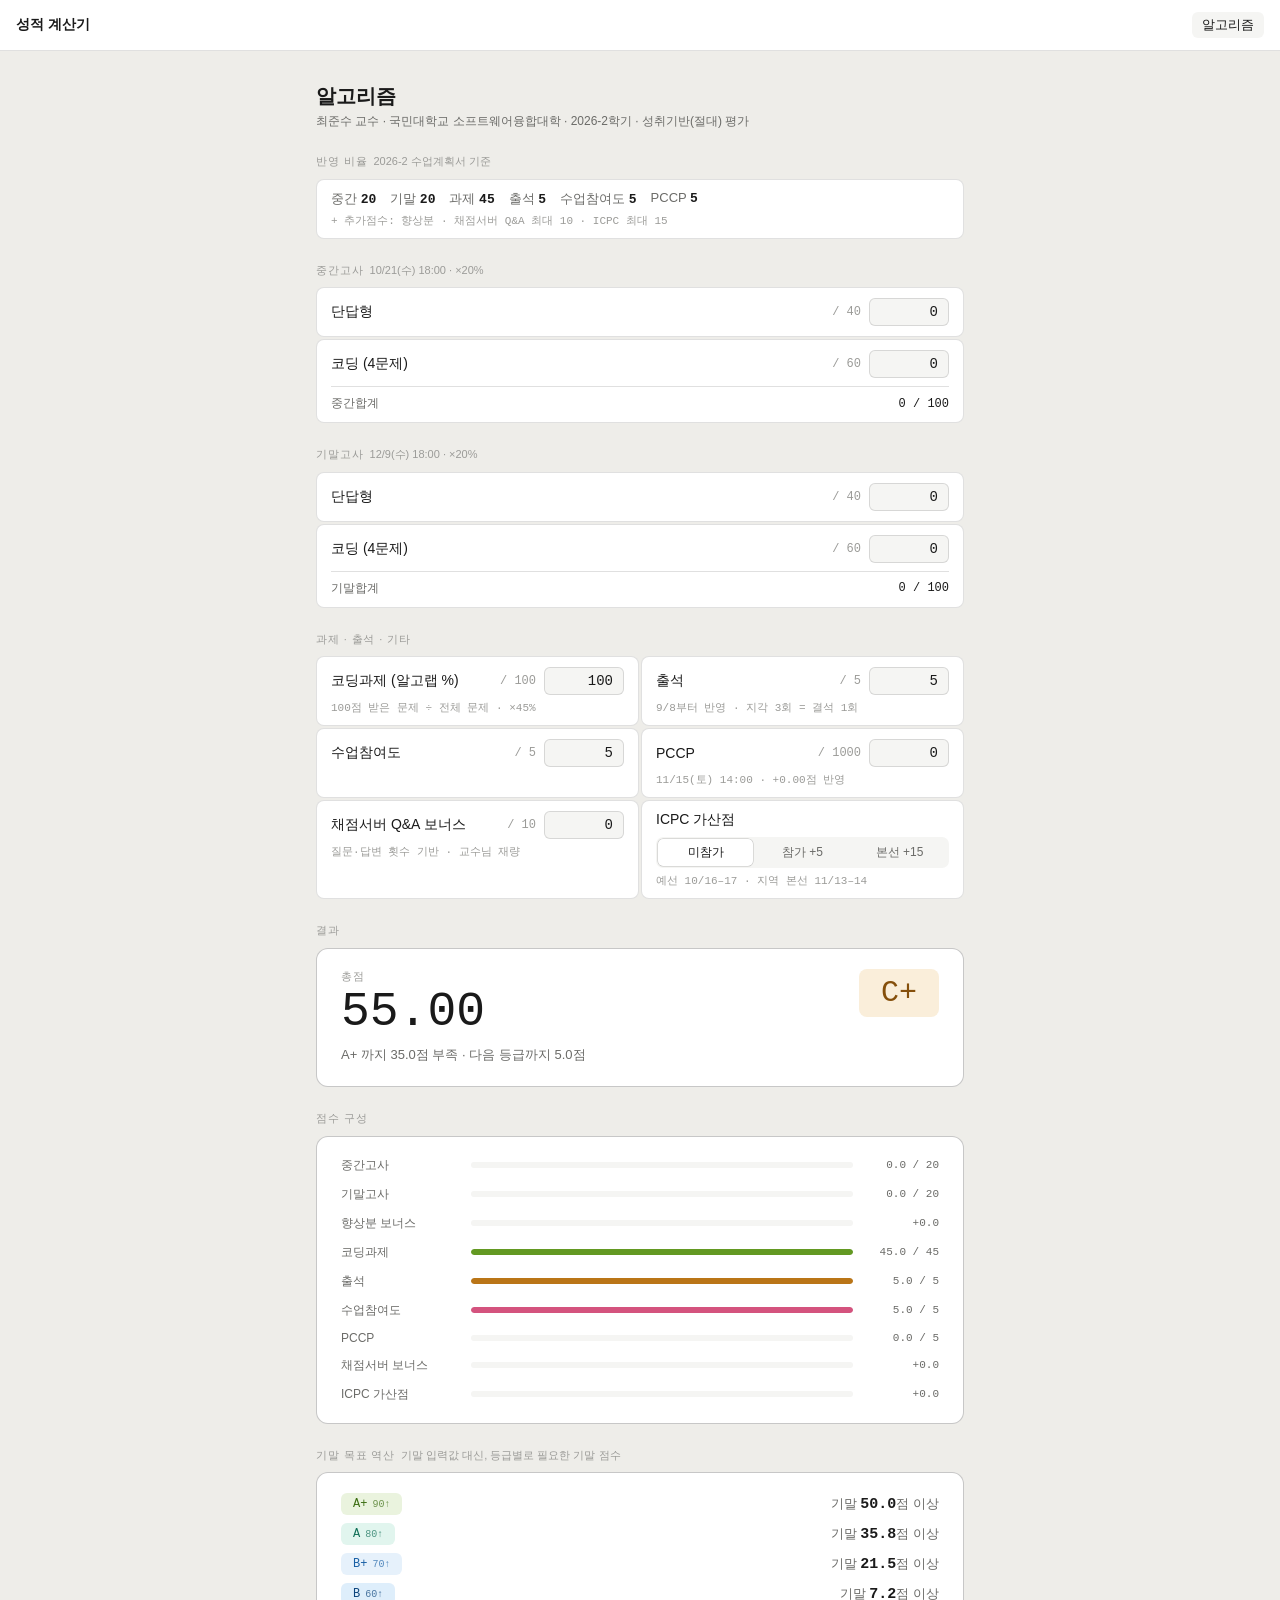
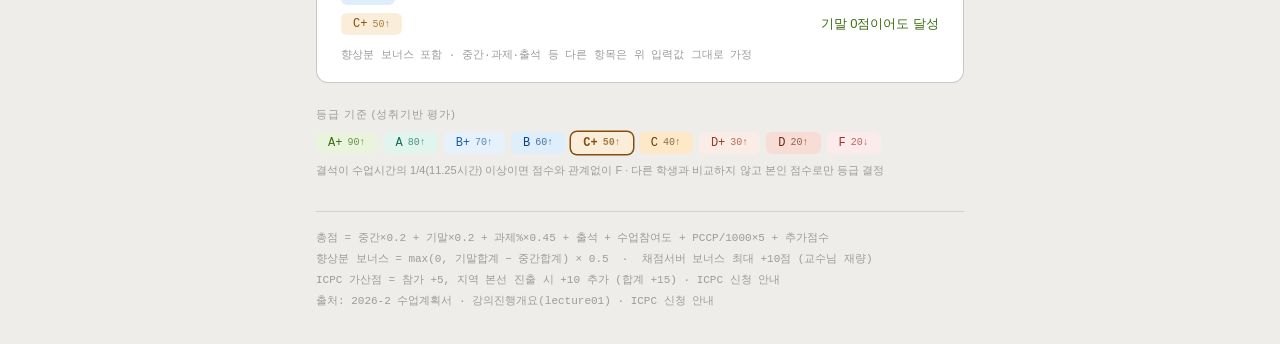
==== commit d0d838da: "fix: ICPC 지역 본선 진출 가산점 15점(참가 5 + 본선 10)으로 변경 Co-Authored-By: Claude Opus 5.5 <noreply@anthropic.com" ====
--- a/index.html
+++ b/index.html
@@ -31,7 +31,7 @@
         <span>중간 <b>20</b></span><span>기말 <b>20</b></span><span>과제 <b>45</b></span>
         <span>출석 <b>5</b></span><span>수업참여도 <b>5</b></span><span>PCCP <b>5</b></span>
       </div>
-      <div class="convert-hint">+ 추가점수: 향상분 · 채점서버 Q&amp;A 최대 10 · ICPC 최대 10</div>
+      <div class="convert-hint">+ 추가점수: 향상분 · 채점서버 Q&amp;A 최대 10 · ICPC 최대 15</div>
     </div>
 
     <!-- 중간고사 -->
@@ -153,7 +153,7 @@
         <div class="seg-group seg-compact" id="icpc-group">
           <button type="button" class="seg-btn active" data-icpc="0">미참가</button>
           <button type="button" class="seg-btn" data-icpc="5">참가 +5</button>
-          <button type="button" class="seg-btn" data-icpc="10">본선 +10</button>
+          <button type="button" class="seg-btn" data-icpc="15">본선 +15</button>
         </div>
         <div class="convert-hint">예선 10/16–17 · 지역 본선 11/13–14</div>
       </div>
@@ -253,7 +253,7 @@
       <div class="formula-text">
         총점 = 중간×0.2 + 기말×0.2 + 과제%×0.45 + 출석 + 수업참여도 + PCCP/1000×5 + 추가점수<br>
         향상분 보너스 = max(0, 기말합계 − 중간합계) × 0.5 &nbsp;·&nbsp; 채점서버 보너스 최대 +10점 (교수님 재량)<br>
-        ICPC 가산점 = 참가 +5 / 지역 본선 진출 +10 (ICPC 신청 안내)<br>
+        ICPC 가산점 = 참가 +5, 지역 본선 진출 시 +10 추가 (합계 +15) · ICPC 신청 안내<br>
         출처: 2026-2 수업계획서 · 강의진행개요(lecture01) · ICPC 신청 안내
       </div>
     </div>
@@ -358,7 +358,7 @@
       setBar('bar-part',   vPart,   W.part, '#D4537E');
       setBar('bar-pccp',   vPccp,   W.pccp, '#7F77DD');
       setBar('bar-server', vServer, 10,     '#E05A5A', { prefix: true, noMax: true });
-      setBar('bar-icpc',   vIcpc,   10,     '#2F9FB0', { prefix: true, noMax: true });
+      setBar('bar-icpc',   vIcpc,   15,     '#2F9FB0', { prefix: true, noMax: true });
 
       renderGoals(base, W.fin / 100, midTotal);
     }
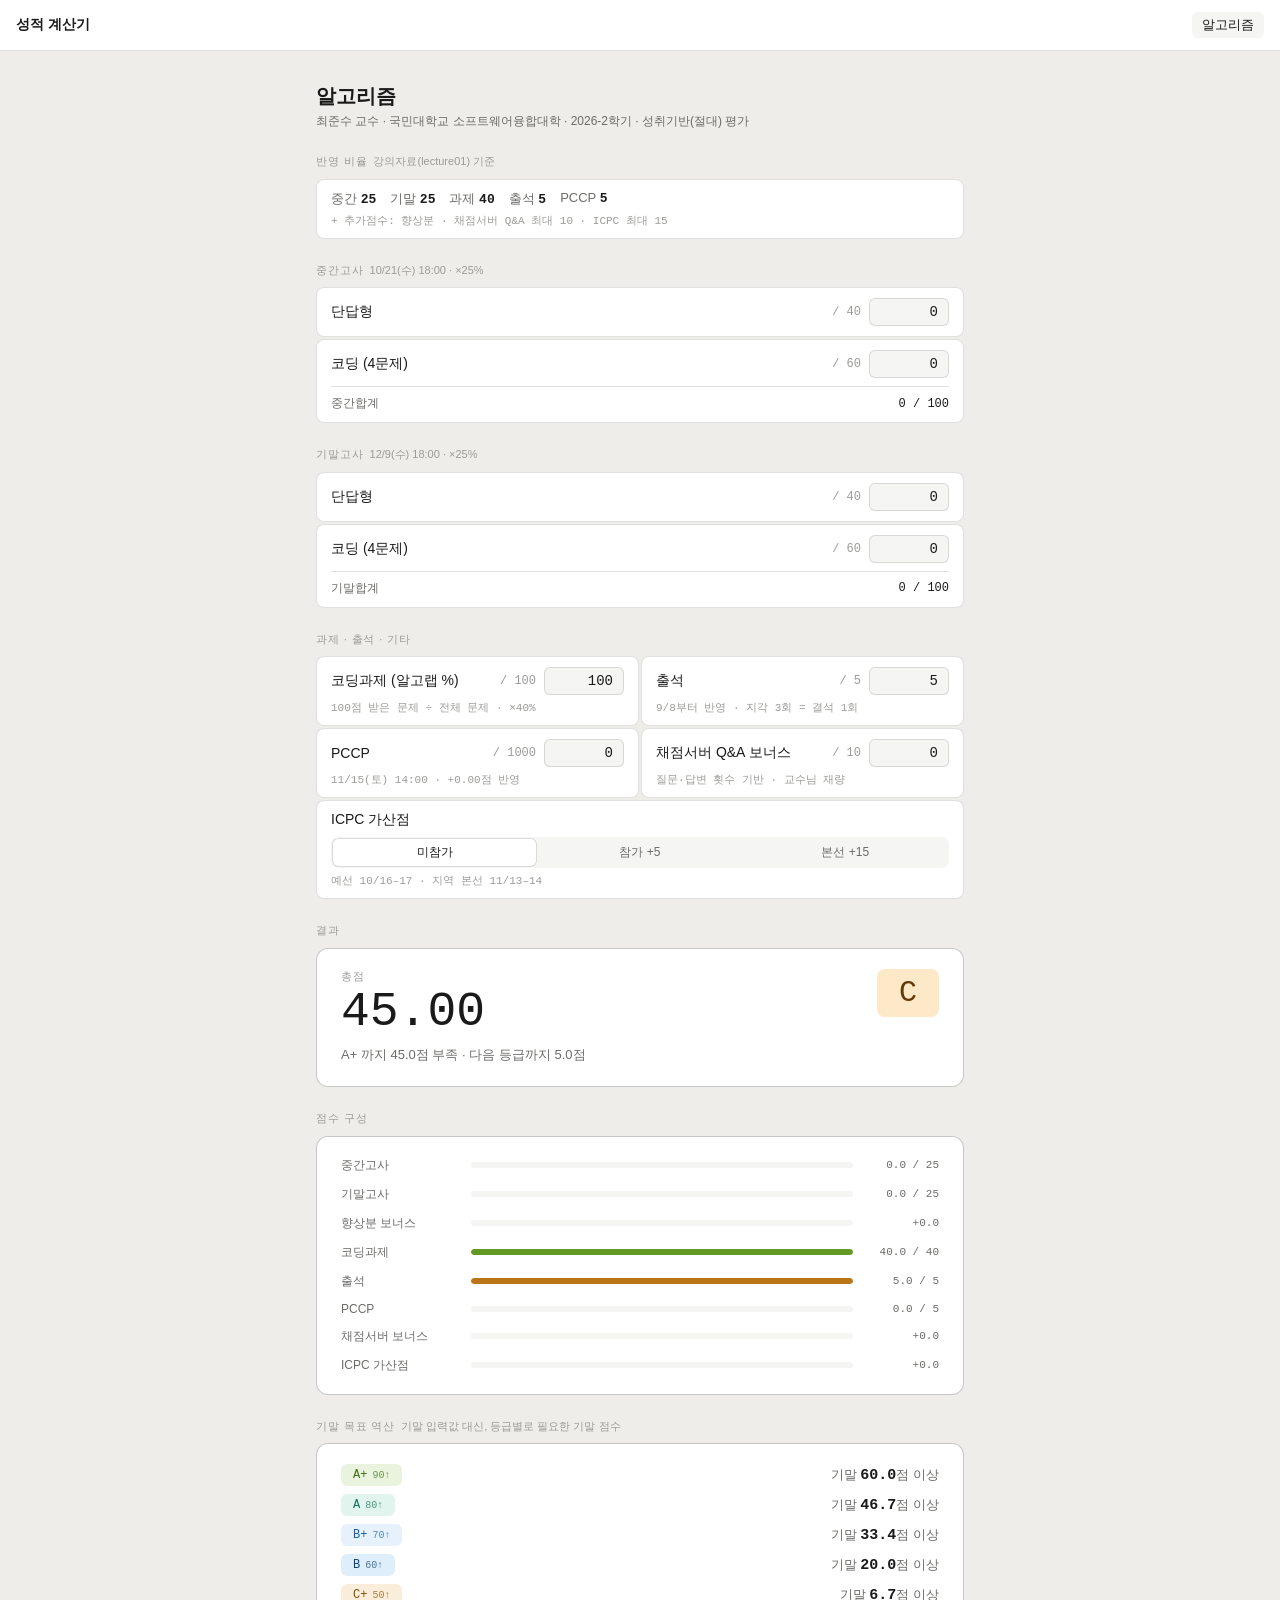
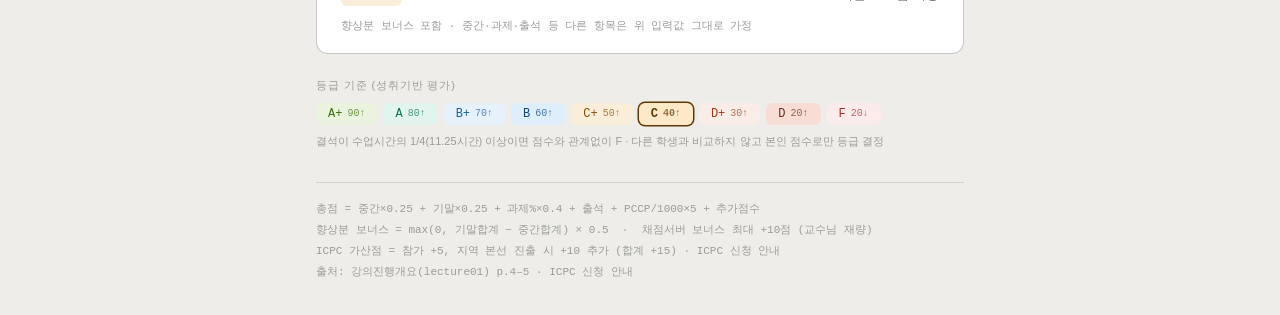
==== commit 9159ffaf: "fix: 반영비율을 강의자료 기준(25/25/40/5/5)으로 되돌림 - 수업참여도 항목·막대 제거, ICPC 가산점은 유지  Co-Authored-By: Claude Opus 5" ====
--- a/index.html
+++ b/index.html
@@ -24,12 +24,12 @@
     <!-- 반영 비율 -->
     <p class="section-label">
       반영 비율
-      <span class="section-label-sub">2026-2 수업계획서 기준</span>
+      <span class="section-label-sub">강의자료(lecture01) 기준</span>
     </p>
     <div class="input-card">
       <div class="weights-row">
-        <span>중간 <b>20</b></span><span>기말 <b>20</b></span><span>과제 <b>45</b></span>
-        <span>출석 <b>5</b></span><span>수업참여도 <b>5</b></span><span>PCCP <b>5</b></span>
+        <span>중간 <b>25</b></span><span>기말 <b>25</b></span><span>과제 <b>40</b></span>
+        <span>출석 <b>5</b></span><span>PCCP <b>5</b></span>
       </div>
       <div class="convert-hint">+ 추가점수: 향상분 · 채점서버 Q&amp;A 최대 10 · ICPC 최대 15</div>
     </div>
@@ -37,7 +37,7 @@
     <!-- 중간고사 -->
     <p class="section-label">
       중간고사
-      <span class="section-label-sub">10/21(수) 18:00 · ×20%</span>
+      <span class="section-label-sub">10/21(수) 18:00 · ×25%</span>
     </p>
     <div class="input-stack">
       <div class="input-card">
@@ -67,7 +67,7 @@
     <!-- 기말고사 -->
     <p class="section-label">
       기말고사
-      <span class="section-label-sub">12/9(수) 18:00 · ×20%</span>
+      <span class="section-label-sub">12/9(수) 18:00 · ×25%</span>
     </p>
     <div class="input-stack">
       <div class="input-card">
@@ -105,7 +105,7 @@
             <input type="number" id="hw" min="0" max="100" step="1" value="100">
           </div>
         </div>
-        <div class="convert-hint">100점 받은 문제 ÷ 전체 문제 · ×45%</div>
+        <div class="convert-hint">100점 받은 문제 ÷ 전체 문제 · ×40%</div>
       </div>
       <div class="input-card">
         <div class="input-row">
@@ -119,15 +119,6 @@
       </div>
       <div class="input-card">
         <div class="input-row">
-          <span class="input-label">수업참여도</span>
-          <div class="input-right">
-            <span class="input-max">/ 5</span>
-            <input type="number" id="part" min="0" max="5" step="0.1" value="5">
-          </div>
-        </div>
-      </div>
-      <div class="input-card">
-        <div class="input-row">
           <span class="input-label">PCCP</span>
           <div class="input-right">
             <span class="input-max">/ 1000</span>
@@ -146,7 +137,7 @@
         </div>
         <div class="convert-hint">질문·답변 횟수 기반 · 교수님 재량</div>
       </div>
-      <div class="input-card">
+      <div class="input-card span-2">
         <div class="input-row">
           <span class="input-label">ICPC 가산점</span>
         </div>
@@ -179,12 +170,12 @@
         <div class="bar-row">
           <span class="bar-label">중간고사</span>
           <div class="bar-track"><div class="bar-fill" id="bar-mid"></div></div>
-          <span class="bar-val" id="bar-mid-val">0.0 / 20</span>
+          <span class="bar-val" id="bar-mid-val">0.0 / 25</span>
         </div>
         <div class="bar-row">
           <span class="bar-label">기말고사</span>
           <div class="bar-track"><div class="bar-fill" id="bar-fin"></div></div>
-          <span class="bar-val" id="bar-fin-val">0.0 / 20</span>
+          <span class="bar-val" id="bar-fin-val">0.0 / 25</span>
         </div>
         <div class="bar-row">
           <span class="bar-label">향상분 보너스</span>
@@ -194,17 +185,12 @@
         <div class="bar-row">
           <span class="bar-label">코딩과제</span>
           <div class="bar-track"><div class="bar-fill" id="bar-hw"></div></div>
-          <span class="bar-val" id="bar-hw-val">0.0 / 45</span>
+          <span class="bar-val" id="bar-hw-val">0.0 / 40</span>
         </div>
         <div class="bar-row">
           <span class="bar-label">출석</span>
           <div class="bar-track"><div class="bar-fill" id="bar-att"></div></div>
           <span class="bar-val" id="bar-att-val">0.0 / 5</span>
-        </div>
-        <div class="bar-row">
-          <span class="bar-label">수업참여도</span>
-          <div class="bar-track"><div class="bar-fill" id="bar-part"></div></div>
-          <span class="bar-val" id="bar-part-val">0.0 / 5</span>
         </div>
         <div class="bar-row">
           <span class="bar-label">PCCP</span>
@@ -251,16 +237,16 @@
 
     <div class="page-footer">
       <div class="formula-text">
-        총점 = 중간×0.2 + 기말×0.2 + 과제%×0.45 + 출석 + 수업참여도 + PCCP/1000×5 + 추가점수<br>
+        총점 = 중간×0.25 + 기말×0.25 + 과제%×0.4 + 출석 + PCCP/1000×5 + 추가점수<br>
         향상분 보너스 = max(0, 기말합계 − 중간합계) × 0.5 &nbsp;·&nbsp; 채점서버 보너스 최대 +10점 (교수님 재량)<br>
         ICPC 가산점 = 참가 +5, 지역 본선 진출 시 +10 추가 (합계 +15) · ICPC 신청 안내<br>
-        출처: 2026-2 수업계획서 · 강의진행개요(lecture01) · ICPC 신청 안내
+        출처: 강의진행개요(lecture01) p.4–5 · ICPC 신청 안내
       </div>
     </div>
   </div>
 
   <script>
-    const W = { mid: 20, fin: 20, hw: 45, att: 5, part: 5, pccp: 5 }; // 2026-2 수업계획서
+    const W = { mid: 25, fin: 25, hw: 40, att: 5, pccp: 5 }; // 강의자료 lecture01
     const GRADES = [
       [90, 'A+', 'grade-ap'], [80, 'A', 'grade-a'], [70, 'B+', 'grade-bp'],
       [60, 'B', 'grade-b'], [50, 'C+', 'grade-cp'], [40, 'C', 'grade-c'],
@@ -326,11 +312,10 @@
       const vBonus  = Math.max(0, finTotal - midTotal) * 0.5;
       const vHw     = val('hw', 0, 100) * W.hw / 100;
       const vAtt    = val('att', 0, 5) / 5 * W.att;
-      const vPart   = val('part', 0, 5) / 5 * W.part;
       const vPccp   = val('pccp', 0, 1000) / 1000 * W.pccp;
       const vServer = val('server', 0, 10);
       const vIcpc   = icpc;
-      const base    = vMid + vHw + vAtt + vPart + vPccp + vServer + vIcpc; // 기말·향상분 제외
+      const base    = vMid + vHw + vAtt + vPccp + vServer + vIcpc; // 기말·향상분 제외
       const total   = base + vFin + vBonus;
 
       setText('total', total.toFixed(2));
@@ -355,7 +340,6 @@
       setBar('bar-bonus',  vBonus,  20,     '#EF9F27', { prefix: true, noMax: true });
       setBar('bar-hw',     vHw,     W.hw,   '#639922');
       setBar('bar-att',    vAtt,    W.att,  '#BA7517');
-      setBar('bar-part',   vPart,   W.part, '#D4537E');
       setBar('bar-pccp',   vPccp,   W.pccp, '#7F77DD');
       setBar('bar-server', vServer, 10,     '#E05A5A', { prefix: true, noMax: true });
       setBar('bar-icpc',   vIcpc,   15,     '#2F9FB0', { prefix: true, noMax: true });
--- a/style.css
+++ b/style.css
@@ -381,6 +381,7 @@
 .grade-chip.current { box-shadow: 0 0 0 1.5px currentColor; font-weight: 600; }
 
 .hidden { display: none !important; }
+.input-grid-2 .span-2 { grid-column: 1 / -1; }
 
 /* ── 2-col grid for inputs ── */
 .input-grid-2 {
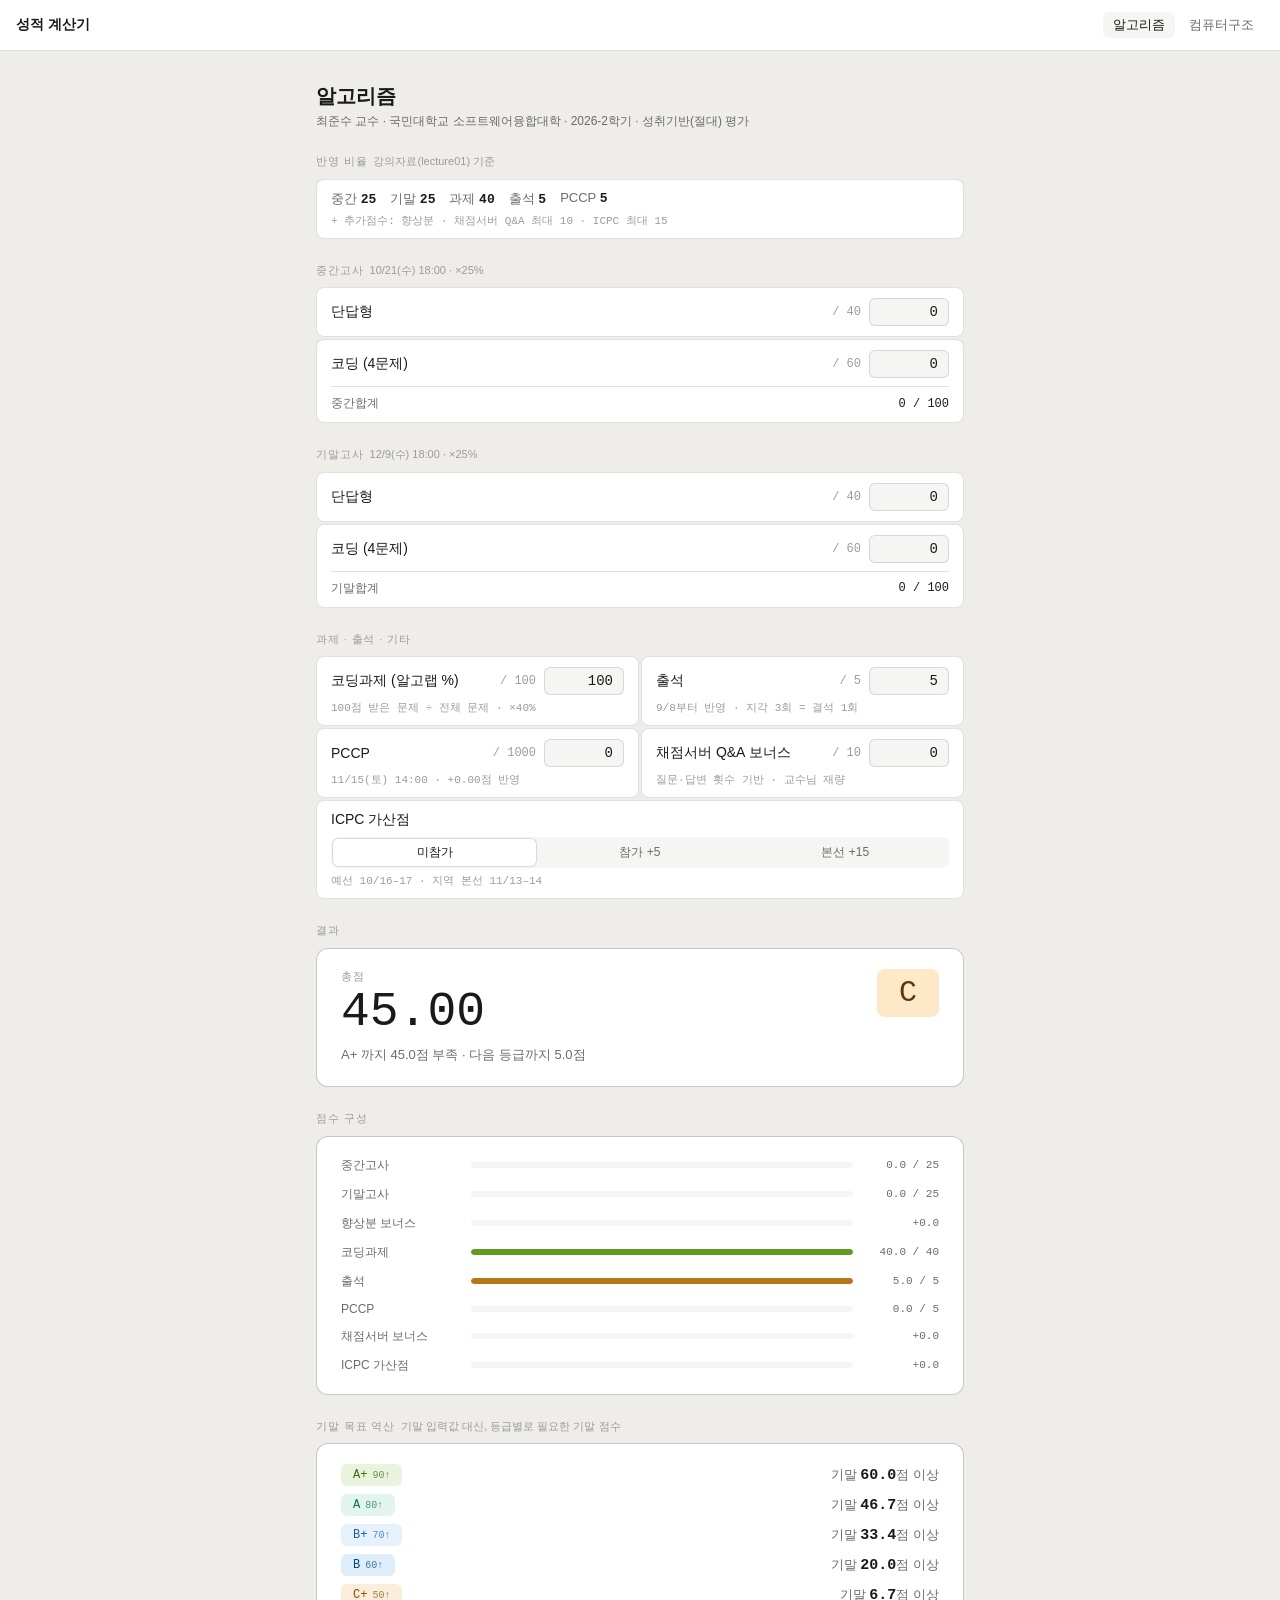
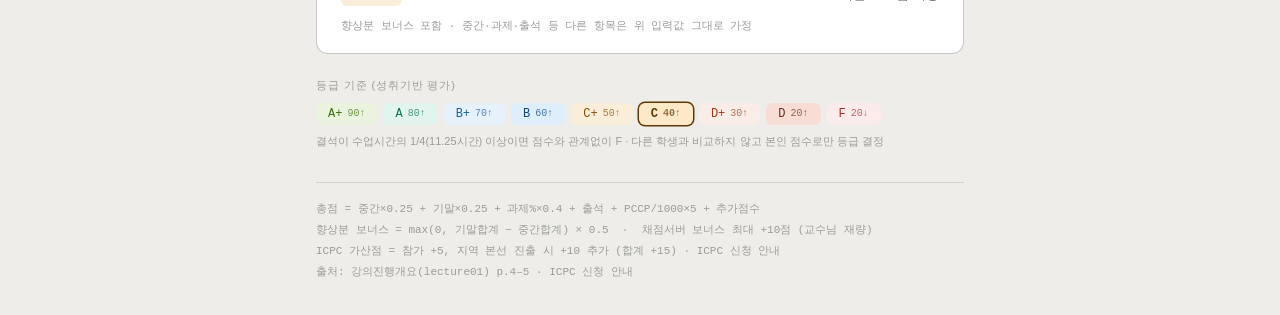
==== commit fa3c2e2b: "feat: 컴퓨터구조(임은진, 2026-2) 성적 계산기 추가 - ca.html: 중간 25 · 기말 25 · Lab 30 · HW 20 (수업계획서 평가방법), 기말 목표 역산 " ====
--- a/index.html
+++ b/index.html
@@ -12,6 +12,7 @@
     <a class="nav-brand" href="index.html">성적 계산기</a>
     <div class="nav-links">
       <a href="index.html" class="nav-link active">알고리즘</a>
+      <a href="ca.html" class="nav-link">컴퓨터구조</a>
     </div>
   </nav>
 
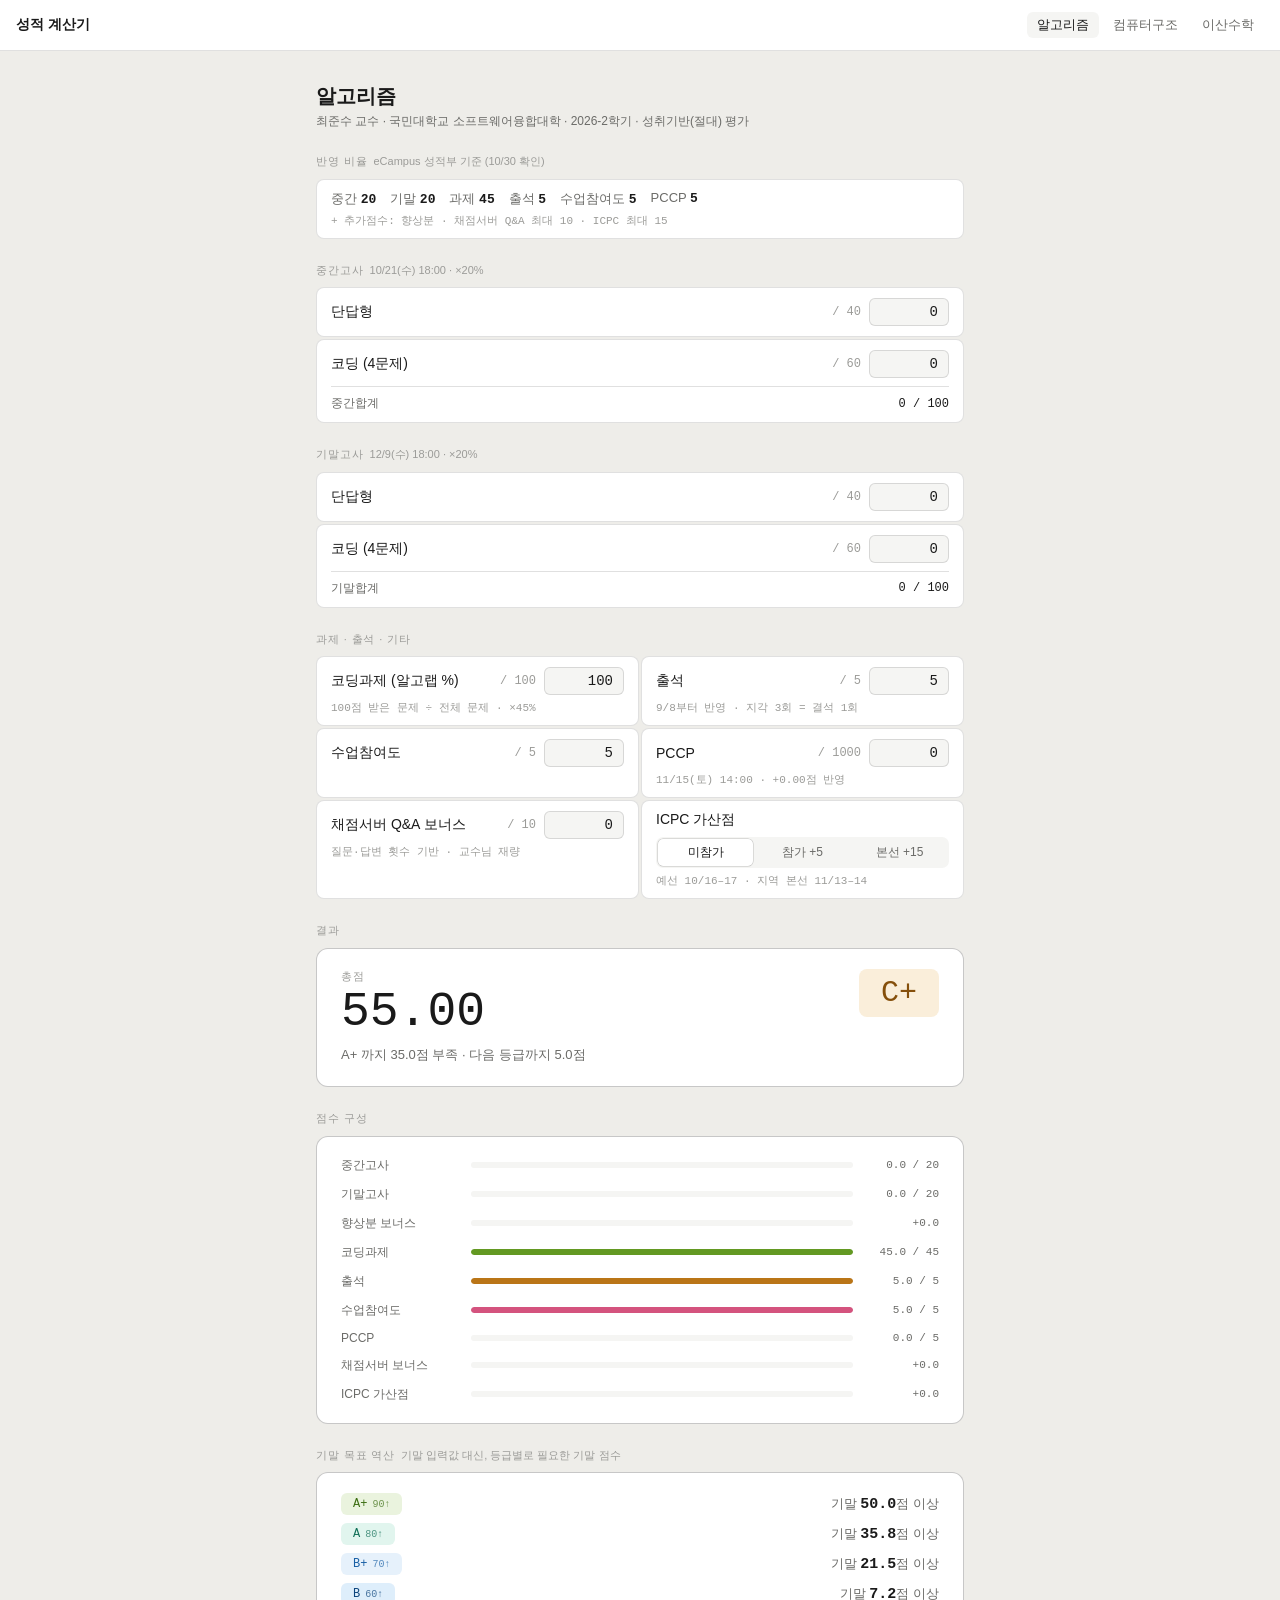
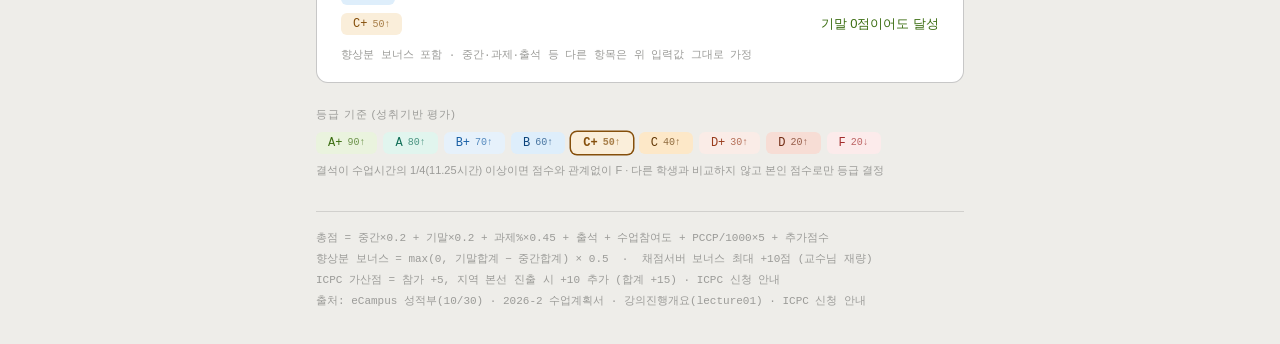
==== commit 9a765880: "이산수학(최승혁) 계산기 추가 · 입력값 브라우저 저장 - dm.html: 이산수학 성적 계산기 (중간30·기말30·퀴즈30·출석10,   보너스 기말고사 퀴즈 회복 최대 +3, " ====
--- a/index.html
+++ b/index.html
@@ -13,6 +13,7 @@
     <div class="nav-links">
       <a href="index.html" class="nav-link active">알고리즘</a>
       <a href="ca.html" class="nav-link">컴퓨터구조</a>
+      <a href="dm.html" class="nav-link">이산수학</a>
     </div>
   </nav>
 
@@ -25,12 +26,12 @@
     <!-- 반영 비율 -->
     <p class="section-label">
       반영 비율
-      <span class="section-label-sub">강의자료(lecture01) 기준</span>
+      <span class="section-label-sub">eCampus 성적부 기준 (10/30 확인)</span>
     </p>
     <div class="input-card">
       <div class="weights-row">
-        <span>중간 <b>25</b></span><span>기말 <b>25</b></span><span>과제 <b>40</b></span>
-        <span>출석 <b>5</b></span><span>PCCP <b>5</b></span>
+        <span>중간 <b>20</b></span><span>기말 <b>20</b></span><span>과제 <b>45</b></span>
+        <span>출석 <b>5</b></span><span>수업참여도 <b>5</b></span><span>PCCP <b>5</b></span>
       </div>
       <div class="convert-hint">+ 추가점수: 향상분 · 채점서버 Q&amp;A 최대 10 · ICPC 최대 15</div>
     </div>
@@ -38,7 +39,7 @@
     <!-- 중간고사 -->
     <p class="section-label">
       중간고사
-      <span class="section-label-sub">10/21(수) 18:00 · ×25%</span>
+      <span class="section-label-sub">10/21(수) 18:00 · ×20%</span>
     </p>
     <div class="input-stack">
       <div class="input-card">
@@ -68,7 +69,7 @@
     <!-- 기말고사 -->
     <p class="section-label">
       기말고사
-      <span class="section-label-sub">12/9(수) 18:00 · ×25%</span>
+      <span class="section-label-sub">12/9(수) 18:00 · ×20%</span>
     </p>
     <div class="input-stack">
       <div class="input-card">
@@ -106,7 +107,7 @@
             <input type="number" id="hw" min="0" max="100" step="1" value="100">
           </div>
         </div>
-        <div class="convert-hint">100점 받은 문제 ÷ 전체 문제 · ×40%</div>
+        <div class="convert-hint">100점 받은 문제 ÷ 전체 문제 · ×45%</div>
       </div>
       <div class="input-card">
         <div class="input-row">
@@ -120,6 +121,15 @@
       </div>
       <div class="input-card">
         <div class="input-row">
+          <span class="input-label">수업참여도</span>
+          <div class="input-right">
+            <span class="input-max">/ 5</span>
+            <input type="number" id="part" min="0" max="5" step="0.1" value="5">
+          </div>
+        </div>
+      </div>
+      <div class="input-card">
+        <div class="input-row">
           <span class="input-label">PCCP</span>
           <div class="input-right">
             <span class="input-max">/ 1000</span>
@@ -138,7 +148,7 @@
         </div>
         <div class="convert-hint">질문·답변 횟수 기반 · 교수님 재량</div>
       </div>
-      <div class="input-card span-2">
+      <div class="input-card">
         <div class="input-row">
           <span class="input-label">ICPC 가산점</span>
         </div>
@@ -171,12 +181,12 @@
         <div class="bar-row">
           <span class="bar-label">중간고사</span>
           <div class="bar-track"><div class="bar-fill" id="bar-mid"></div></div>
-          <span class="bar-val" id="bar-mid-val">0.0 / 25</span>
+          <span class="bar-val" id="bar-mid-val">0.0 / 20</span>
         </div>
         <div class="bar-row">
           <span class="bar-label">기말고사</span>
           <div class="bar-track"><div class="bar-fill" id="bar-fin"></div></div>
-          <span class="bar-val" id="bar-fin-val">0.0 / 25</span>
+          <span class="bar-val" id="bar-fin-val">0.0 / 20</span>
         </div>
         <div class="bar-row">
           <span class="bar-label">향상분 보너스</span>
@@ -186,12 +196,17 @@
         <div class="bar-row">
           <span class="bar-label">코딩과제</span>
           <div class="bar-track"><div class="bar-fill" id="bar-hw"></div></div>
-          <span class="bar-val" id="bar-hw-val">0.0 / 40</span>
+          <span class="bar-val" id="bar-hw-val">0.0 / 45</span>
         </div>
         <div class="bar-row">
           <span class="bar-label">출석</span>
           <div class="bar-track"><div class="bar-fill" id="bar-att"></div></div>
           <span class="bar-val" id="bar-att-val">0.0 / 5</span>
+        </div>
+        <div class="bar-row">
+          <span class="bar-label">수업참여도</span>
+          <div class="bar-track"><div class="bar-fill" id="bar-part"></div></div>
+          <span class="bar-val" id="bar-part-val">0.0 / 5</span>
         </div>
         <div class="bar-row">
           <span class="bar-label">PCCP</span>
@@ -238,16 +253,16 @@
 
     <div class="page-footer">
       <div class="formula-text">
-        총점 = 중간×0.25 + 기말×0.25 + 과제%×0.4 + 출석 + PCCP/1000×5 + 추가점수<br>
+        총점 = 중간×0.2 + 기말×0.2 + 과제%×0.45 + 출석 + 수업참여도 + PCCP/1000×5 + 추가점수<br>
         향상분 보너스 = max(0, 기말합계 − 중간합계) × 0.5 &nbsp;·&nbsp; 채점서버 보너스 최대 +10점 (교수님 재량)<br>
         ICPC 가산점 = 참가 +5, 지역 본선 진출 시 +10 추가 (합계 +15) · ICPC 신청 안내<br>
-        출처: 강의진행개요(lecture01) p.4–5 · ICPC 신청 안내
+        출처: eCampus 성적부(10/30) · 2026-2 수업계획서 · 강의진행개요(lecture01) · ICPC 신청 안내
       </div>
     </div>
   </div>
 
   <script>
-    const W = { mid: 25, fin: 25, hw: 40, att: 5, pccp: 5 }; // 강의자료 lecture01
+    const W = { mid: 20, fin: 20, hw: 45, att: 5, part: 5, pccp: 5 }; // eCampus 성적부 (= 2026-2 수업계획서)
     const GRADES = [
       [90, 'A+', 'grade-ap'], [80, 'A', 'grade-a'], [70, 'B+', 'grade-bp'],
       [60, 'B', 'grade-b'], [50, 'C+', 'grade-cp'], [40, 'C', 'grade-c'],
@@ -313,10 +328,11 @@
       const vBonus  = Math.max(0, finTotal - midTotal) * 0.5;
       const vHw     = val('hw', 0, 100) * W.hw / 100;
       const vAtt    = val('att', 0, 5) / 5 * W.att;
+      const vPart   = val('part', 0, 5) / 5 * W.part;
       const vPccp   = val('pccp', 0, 1000) / 1000 * W.pccp;
       const vServer = val('server', 0, 10);
       const vIcpc   = icpc;
-      const base    = vMid + vHw + vAtt + vPccp + vServer + vIcpc; // 기말·향상분 제외
+      const base    = vMid + vHw + vAtt + vPart + vPccp + vServer + vIcpc; // 기말·향상분 제외
       const total   = base + vFin + vBonus;
 
       setText('total', total.toFixed(2));
@@ -341,6 +357,7 @@
       setBar('bar-bonus',  vBonus,  20,     '#EF9F27', { prefix: true, noMax: true });
       setBar('bar-hw',     vHw,     W.hw,   '#639922');
       setBar('bar-att',    vAtt,    W.att,  '#BA7517');
+      setBar('bar-part',   vPart,   W.part, '#D4537E');
       setBar('bar-pccp',   vPccp,   W.pccp, '#7F77DD');
       setBar('bar-server', vServer, 10,     '#E05A5A', { prefix: true, noMax: true });
       setBar('bar-icpc',   vIcpc,   15,     '#2F9FB0', { prefix: true, noMax: true });
@@ -348,10 +365,34 @@
       renderGoals(base, W.fin / 100, midTotal);
     }
 
+    // 입력값(점수·ICPC 선택)을 이 브라우저(localStorage)에 저장. 저장소를 못 쓰면 무시하고 기본값 동작.
+    const STORE_KEY = 'algo-inputs-v1';
+    const numInputs = document.querySelectorAll('input[type=number]');
+
+    function loadInputs() {
+      try {
+        const saved = JSON.parse(localStorage.getItem(STORE_KEY) || '{}');
+        numInputs.forEach(el => { if (saved[el.id] != null) el.value = saved[el.id]; });
+        if (saved.icpc != null) icpc = Number(saved.icpc);
+      } catch (e) {}
+    }
+
+    function saveInputs() {
+      try {
+        const data = { icpc };
+        numInputs.forEach(el => data[el.id] = el.value);
+        localStorage.setItem(STORE_KEY, JSON.stringify(data));
+      } catch (e) {}
+    }
+
     document.querySelectorAll('#icpc-group .seg-btn').forEach(b =>
-      b.addEventListener('click', () => setIcpc(Number(b.dataset.icpc))));
-    document.querySelectorAll('input[type=number]').forEach(el => el.addEventListener('input', calc));
-    calc();
+      b.addEventListener('click', () => { setIcpc(Number(b.dataset.icpc)); saveInputs(); }));
+    numInputs.forEach(el => {
+      el.addEventListener('input', calc);
+      el.addEventListener('input', saveInputs);
+    });
+    loadInputs();
+    setIcpc(icpc); // 복원된 ICPC 선택으로 버튼 상태·계산 반영
   </script>
 </body>
 </html>
--- a/style.css
+++ b/style.css
@@ -390,6 +390,39 @@
   gap: 2px;
 }
 
+/* ── Editable grade cuts ── */
+.cut-grid { display: grid; grid-template-columns: repeat(3, 1fr); gap: 6px; }
+
+.cut-item {
+  display: flex;
+  align-items: center;
+  justify-content: space-between;
+  gap: 6px;
+  background: var(--bg);
+  border: 0.5px solid var(--border);
+  border-radius: var(--radius-md);
+  padding: 6px 8px;
+}
+
+.cut-item .grade-chip { padding: 4px 8px; }
+.cut-item input[type=number] { width: 56px; padding: 4px 8px; }
+.cut-f { font-size: 12px; font-family: var(--font-mono); color: var(--text-secondary); padding-right: 8px; }
+
+.reset-btn {
+  margin-left: auto;
+  font-family: var(--font-sans);
+  font-size: 11px;
+  letter-spacing: 0;
+  color: var(--text-secondary);
+  background: none;
+  border: 0.5px solid var(--border);
+  border-radius: 6px;
+  padding: 3px 8px;
+  cursor: pointer;
+}
+
+.reset-btn:hover { color: var(--text); border-color: var(--border-strong); }
+
 /* ── Responsive ── */
 @media (max-width: 520px) {
   .input-grid-2 { grid-template-columns: 1fr; }
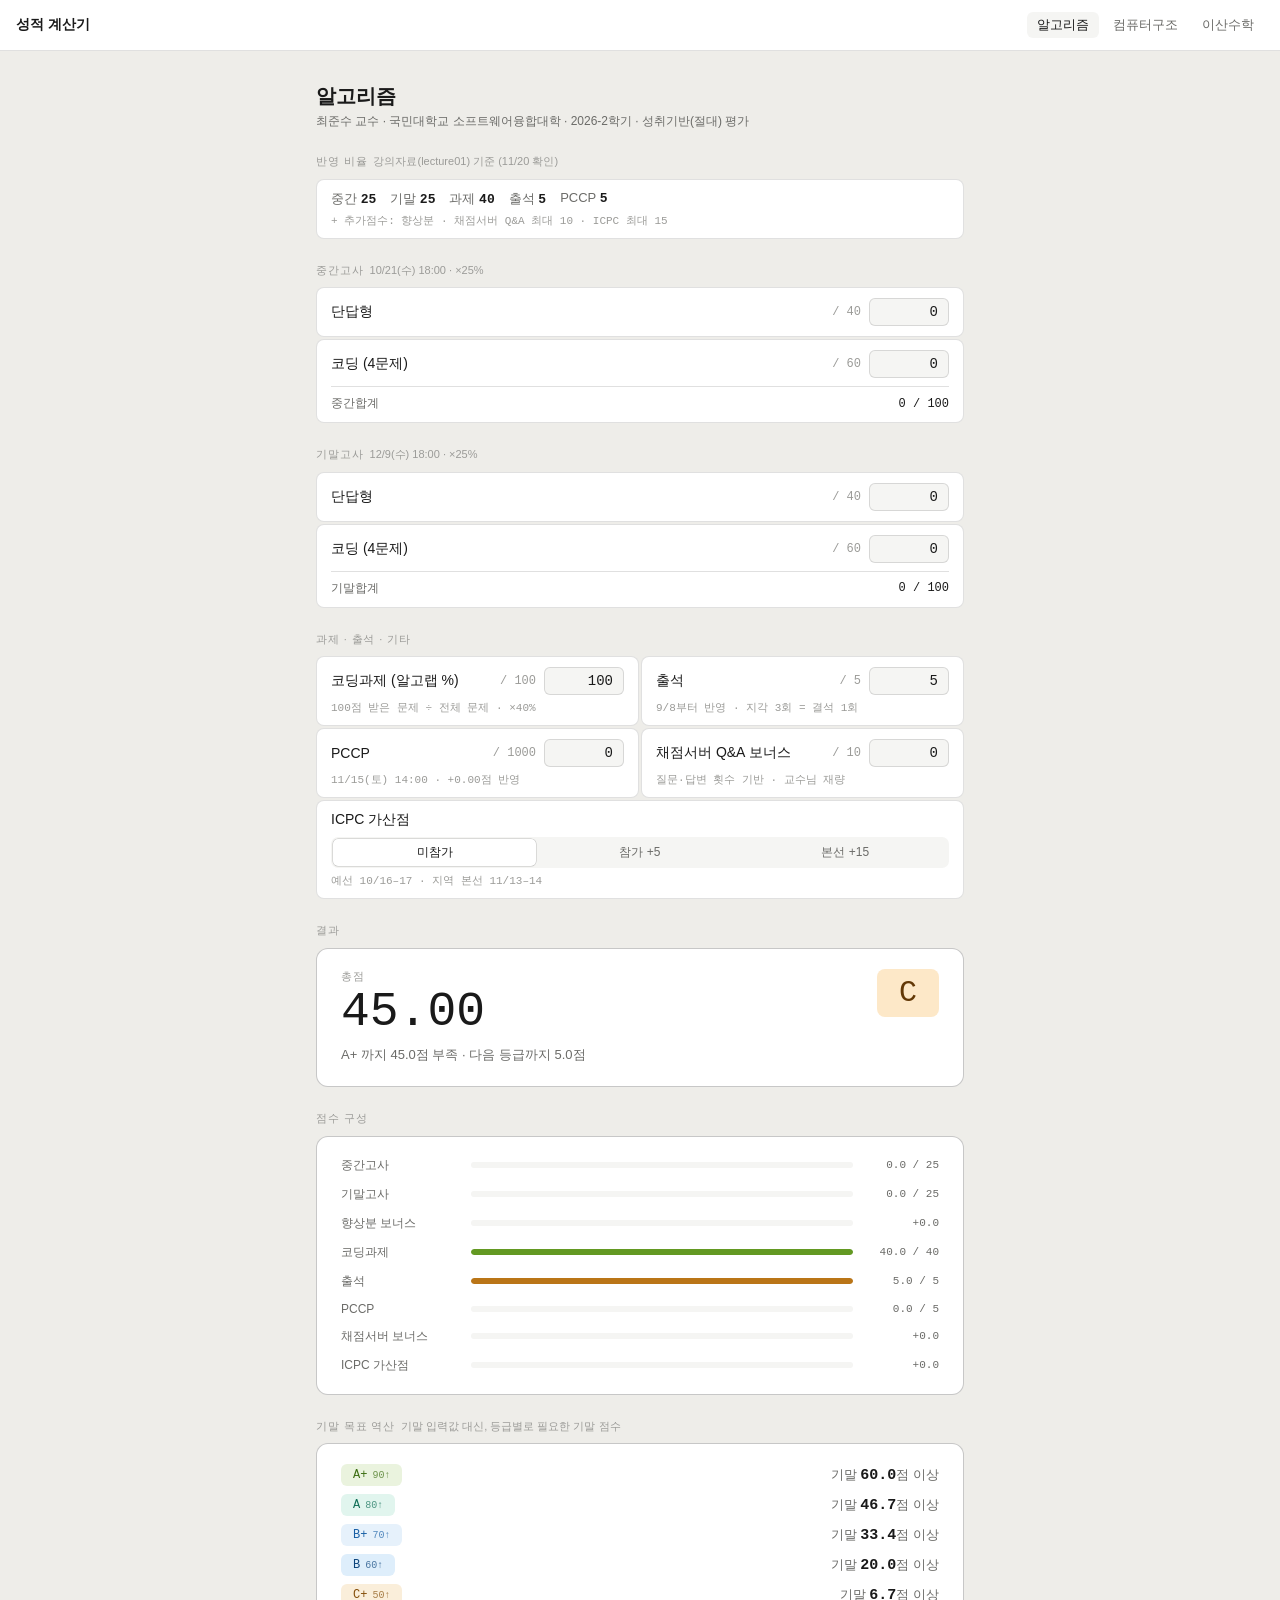
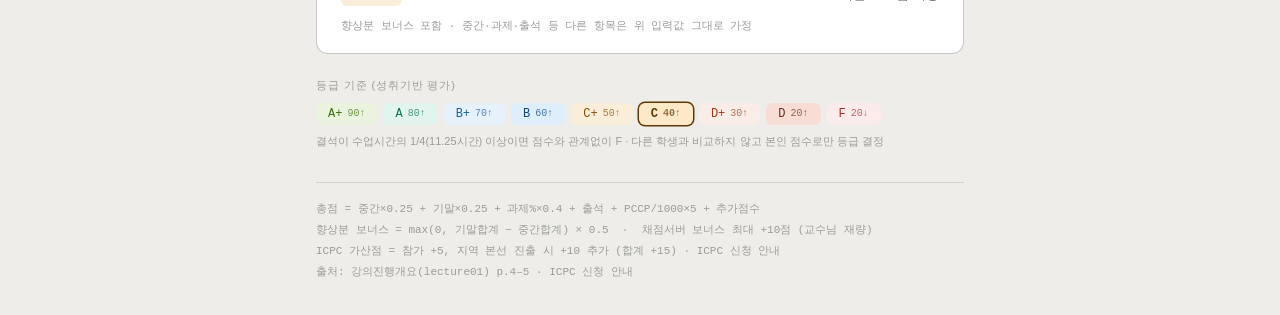
==== commit b9b48994: "알고리즘: 반영 비율을 OT 자료 기준(중간25·기말25·과제40·출석5·PCCP5)으로 변경 - lecture01 강의진행개요 p.4 기준, 수업참여도 입력·막대·계산 제거 - " ====
--- a/index.html
+++ b/index.html
@@ -26,12 +26,12 @@
     <!-- 반영 비율 -->
     <p class="section-label">
       반영 비율
-      <span class="section-label-sub">eCampus 성적부 기준 (10/30 확인)</span>
+      <span class="section-label-sub">강의자료(lecture01) 기준 (11/20 확인)</span>
     </p>
     <div class="input-card">
       <div class="weights-row">
-        <span>중간 <b>20</b></span><span>기말 <b>20</b></span><span>과제 <b>45</b></span>
-        <span>출석 <b>5</b></span><span>수업참여도 <b>5</b></span><span>PCCP <b>5</b></span>
+        <span>중간 <b>25</b></span><span>기말 <b>25</b></span><span>과제 <b>40</b></span>
+        <span>출석 <b>5</b></span><span>PCCP <b>5</b></span>
       </div>
       <div class="convert-hint">+ 추가점수: 향상분 · 채점서버 Q&amp;A 최대 10 · ICPC 최대 15</div>
     </div>
@@ -39,7 +39,7 @@
     <!-- 중간고사 -->
     <p class="section-label">
       중간고사
-      <span class="section-label-sub">10/21(수) 18:00 · ×20%</span>
+      <span class="section-label-sub">10/21(수) 18:00 · ×25%</span>
     </p>
     <div class="input-stack">
       <div class="input-card">
@@ -69,7 +69,7 @@
     <!-- 기말고사 -->
     <p class="section-label">
       기말고사
-      <span class="section-label-sub">12/9(수) 18:00 · ×20%</span>
+      <span class="section-label-sub">12/9(수) 18:00 · ×25%</span>
     </p>
     <div class="input-stack">
       <div class="input-card">
@@ -107,7 +107,7 @@
             <input type="number" id="hw" min="0" max="100" step="1" value="100">
           </div>
         </div>
-        <div class="convert-hint">100점 받은 문제 ÷ 전체 문제 · ×45%</div>
+        <div class="convert-hint">100점 받은 문제 ÷ 전체 문제 · ×40%</div>
       </div>
       <div class="input-card">
         <div class="input-row">
@@ -121,15 +121,6 @@
       </div>
       <div class="input-card">
         <div class="input-row">
-          <span class="input-label">수업참여도</span>
-          <div class="input-right">
-            <span class="input-max">/ 5</span>
-            <input type="number" id="part" min="0" max="5" step="0.1" value="5">
-          </div>
-        </div>
-      </div>
-      <div class="input-card">
-        <div class="input-row">
           <span class="input-label">PCCP</span>
           <div class="input-right">
             <span class="input-max">/ 1000</span>
@@ -148,7 +139,7 @@
         </div>
         <div class="convert-hint">질문·답변 횟수 기반 · 교수님 재량</div>
       </div>
-      <div class="input-card">
+      <div class="input-card span-2">
         <div class="input-row">
           <span class="input-label">ICPC 가산점</span>
         </div>
@@ -181,12 +172,12 @@
         <div class="bar-row">
           <span class="bar-label">중간고사</span>
           <div class="bar-track"><div class="bar-fill" id="bar-mid"></div></div>
-          <span class="bar-val" id="bar-mid-val">0.0 / 20</span>
+          <span class="bar-val" id="bar-mid-val">0.0 / 25</span>
         </div>
         <div class="bar-row">
           <span class="bar-label">기말고사</span>
           <div class="bar-track"><div class="bar-fill" id="bar-fin"></div></div>
-          <span class="bar-val" id="bar-fin-val">0.0 / 20</span>
+          <span class="bar-val" id="bar-fin-val">0.0 / 25</span>
         </div>
         <div class="bar-row">
           <span class="bar-label">향상분 보너스</span>
@@ -196,17 +187,12 @@
         <div class="bar-row">
           <span class="bar-label">코딩과제</span>
           <div class="bar-track"><div class="bar-fill" id="bar-hw"></div></div>
-          <span class="bar-val" id="bar-hw-val">0.0 / 45</span>
+          <span class="bar-val" id="bar-hw-val">0.0 / 40</span>
         </div>
         <div class="bar-row">
           <span class="bar-label">출석</span>
           <div class="bar-track"><div class="bar-fill" id="bar-att"></div></div>
           <span class="bar-val" id="bar-att-val">0.0 / 5</span>
-        </div>
-        <div class="bar-row">
-          <span class="bar-label">수업참여도</span>
-          <div class="bar-track"><div class="bar-fill" id="bar-part"></div></div>
-          <span class="bar-val" id="bar-part-val">0.0 / 5</span>
         </div>
         <div class="bar-row">
           <span class="bar-label">PCCP</span>
@@ -253,16 +239,16 @@
 
     <div class="page-footer">
       <div class="formula-text">
-        총점 = 중간×0.2 + 기말×0.2 + 과제%×0.45 + 출석 + 수업참여도 + PCCP/1000×5 + 추가점수<br>
+        총점 = 중간×0.25 + 기말×0.25 + 과제%×0.4 + 출석 + PCCP/1000×5 + 추가점수<br>
         향상분 보너스 = max(0, 기말합계 − 중간합계) × 0.5 &nbsp;·&nbsp; 채점서버 보너스 최대 +10점 (교수님 재량)<br>
         ICPC 가산점 = 참가 +5, 지역 본선 진출 시 +10 추가 (합계 +15) · ICPC 신청 안내<br>
-        출처: eCampus 성적부(10/30) · 2026-2 수업계획서 · 강의진행개요(lecture01) · ICPC 신청 안내
+        출처: 강의진행개요(lecture01) p.4–5 · ICPC 신청 안내
       </div>
     </div>
   </div>
 
   <script>
-    const W = { mid: 20, fin: 20, hw: 45, att: 5, part: 5, pccp: 5 }; // eCampus 성적부 (= 2026-2 수업계획서)
+    const W = { mid: 25, fin: 25, hw: 40, att: 5, pccp: 5 }; // 강의자료 lecture01 p.4 (11/20 소유자 확인)
     const GRADES = [
       [90, 'A+', 'grade-ap'], [80, 'A', 'grade-a'], [70, 'B+', 'grade-bp'],
       [60, 'B', 'grade-b'], [50, 'C+', 'grade-cp'], [40, 'C', 'grade-c'],
@@ -328,11 +314,10 @@
       const vBonus  = Math.max(0, finTotal - midTotal) * 0.5;
       const vHw     = val('hw', 0, 100) * W.hw / 100;
       const vAtt    = val('att', 0, 5) / 5 * W.att;
-      const vPart   = val('part', 0, 5) / 5 * W.part;
       const vPccp   = val('pccp', 0, 1000) / 1000 * W.pccp;
       const vServer = val('server', 0, 10);
       const vIcpc   = icpc;
-      const base    = vMid + vHw + vAtt + vPart + vPccp + vServer + vIcpc; // 기말·향상분 제외
+      const base    = vMid + vHw + vAtt + vPccp + vServer + vIcpc; // 기말·향상분 제외
       const total   = base + vFin + vBonus;
 
       setText('total', total.toFixed(2));
@@ -357,7 +342,6 @@
       setBar('bar-bonus',  vBonus,  20,     '#EF9F27', { prefix: true, noMax: true });
       setBar('bar-hw',     vHw,     W.hw,   '#639922');
       setBar('bar-att',    vAtt,    W.att,  '#BA7517');
-      setBar('bar-part',   vPart,   W.part, '#D4537E');
       setBar('bar-pccp',   vPccp,   W.pccp, '#7F77DD');
       setBar('bar-server', vServer, 10,     '#E05A5A', { prefix: true, noMax: true });
       setBar('bar-icpc',   vIcpc,   15,     '#2F9FB0', { prefix: true, noMax: true });
--- a/style.css
+++ b/style.css
@@ -390,39 +390,6 @@
   gap: 2px;
 }
 
-/* ── Editable grade cuts ── */
-.cut-grid { display: grid; grid-template-columns: repeat(3, 1fr); gap: 6px; }
-
-.cut-item {
-  display: flex;
-  align-items: center;
-  justify-content: space-between;
-  gap: 6px;
-  background: var(--bg);
-  border: 0.5px solid var(--border);
-  border-radius: var(--radius-md);
-  padding: 6px 8px;
-}
-
-.cut-item .grade-chip { padding: 4px 8px; }
-.cut-item input[type=number] { width: 56px; padding: 4px 8px; }
-.cut-f { font-size: 12px; font-family: var(--font-mono); color: var(--text-secondary); padding-right: 8px; }
-
-.reset-btn {
-  margin-left: auto;
-  font-family: var(--font-sans);
-  font-size: 11px;
-  letter-spacing: 0;
-  color: var(--text-secondary);
-  background: none;
-  border: 0.5px solid var(--border);
-  border-radius: 6px;
-  padding: 3px 8px;
-  cursor: pointer;
-}
-
-.reset-btn:hover { color: var(--text); border-color: var(--border-strong); }
-
 /* ── Responsive ── */
 @media (max-width: 520px) {
   .input-grid-2 { grid-template-columns: 1fr; }
